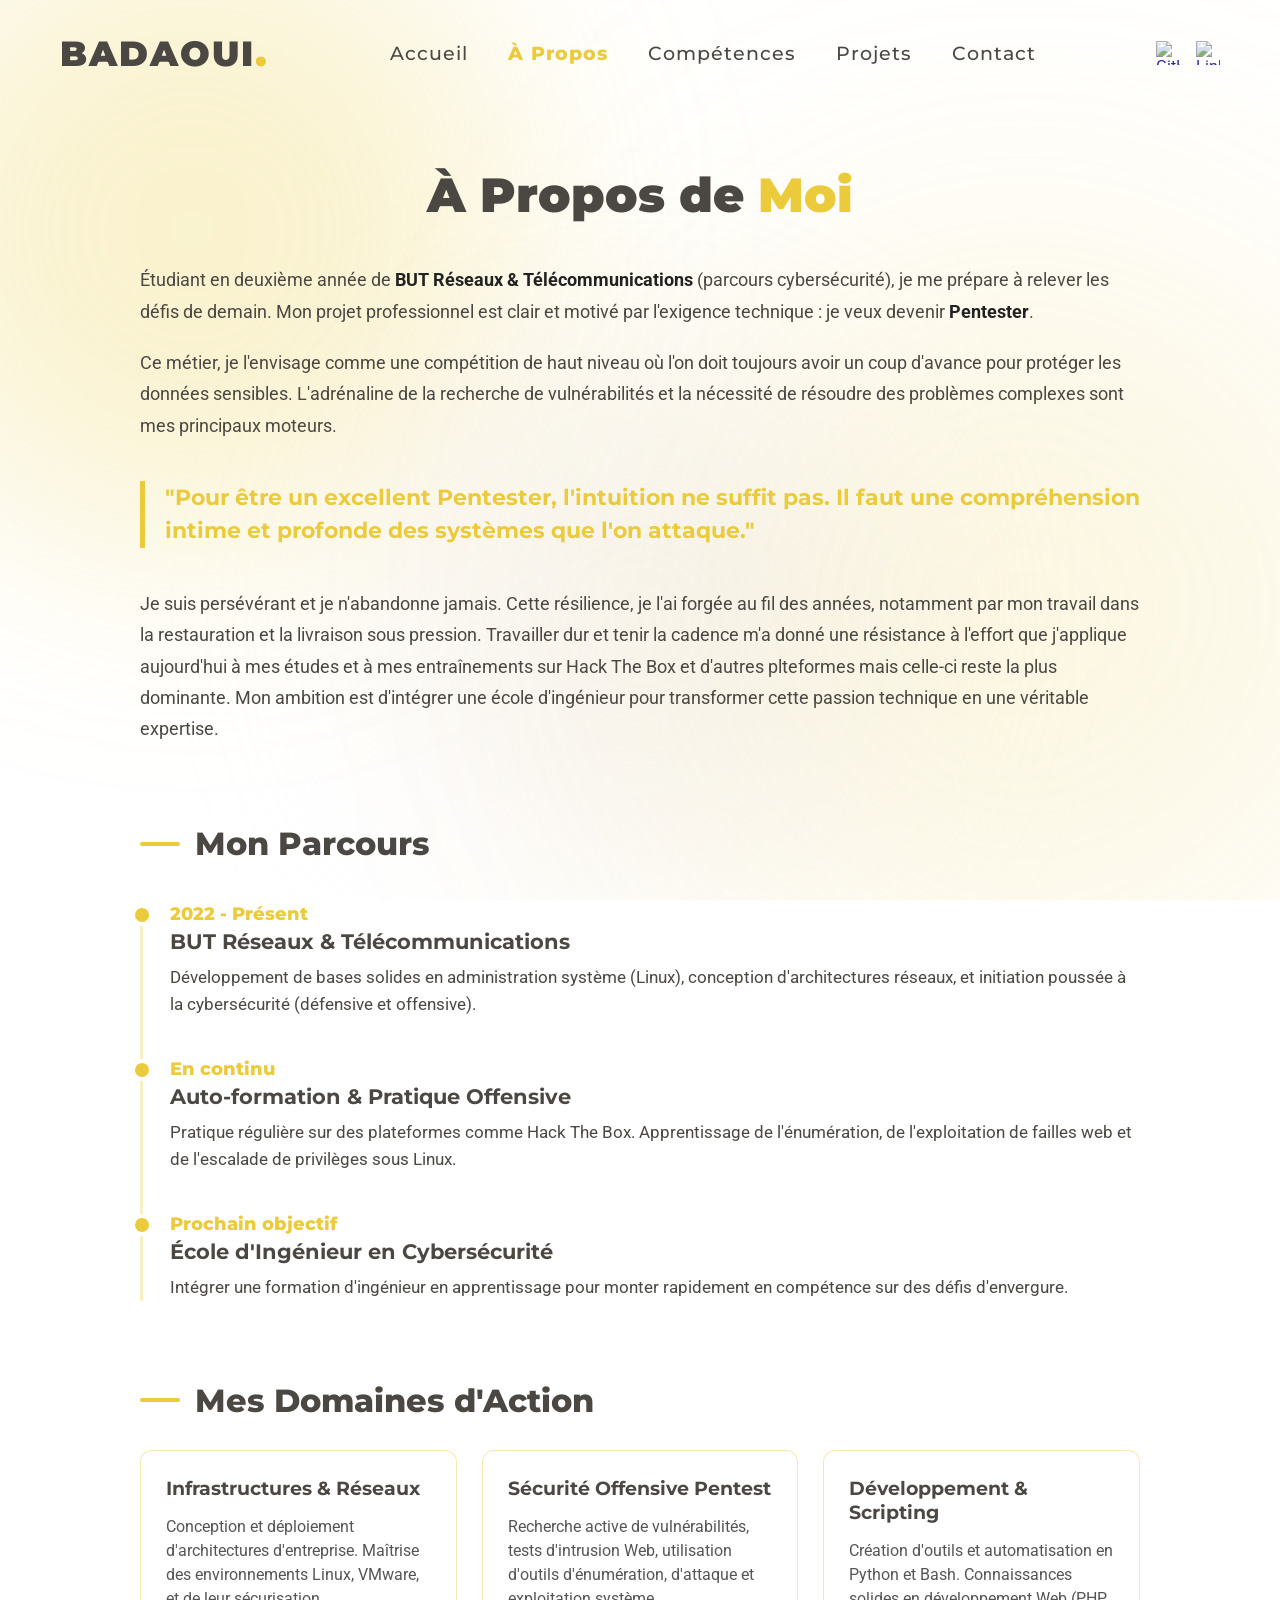
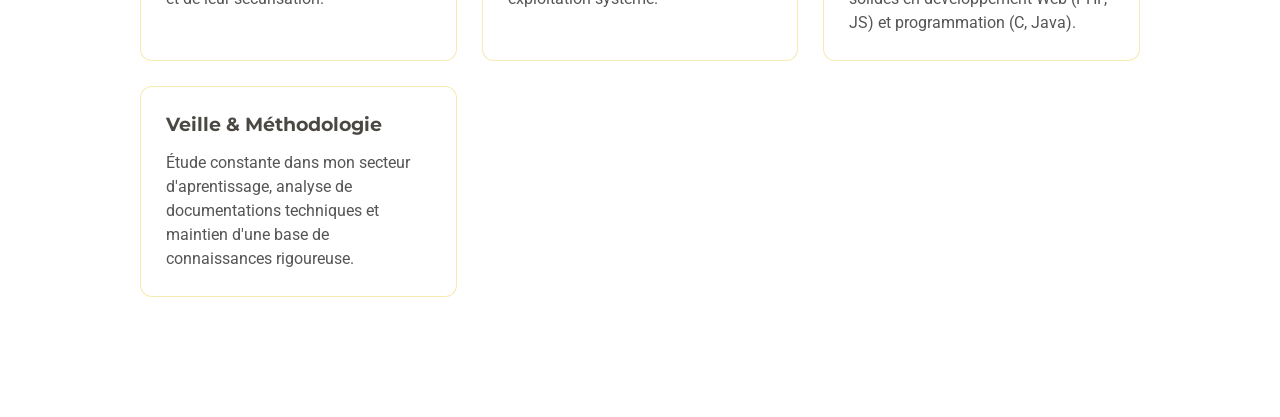
==== apropos.html @ b1a892b4 "Add files via upload" ====
<!DOCTYPE html>
<html lang="fr">
<head>
    <meta charset="UTF-8" />
    <meta name="viewport" content="width=device-width, initial-scale=1.0" />
    <title>Badaoui – À Propos</title>

    <link rel="preconnect" href="https://fonts.googleapis.com">
    <link rel="preconnect" href="https://fonts.gstatic.com" crossorigin>
    <link href="https://fonts.googleapis.com/css2?family=Montserrat:wght@500;700;900&family=Roboto:wght@400;500;700&display=swap" rel="stylesheet">

    <style>
        /* ===============================
           BASE + THEME COULEURS
        =============================== */
        html, body {
            margin: 0;
            padding: 0;
            background-color: #ffffff; /* Base blanche */
            font-family: "Roboto", sans-serif;
            color: #4B4843;
            overflow-x: hidden;
            min-height: 100vh;
        }

        /* ===============================
           FOND FLUIDE JAUNE ET BLANC (Identique Accueil)
        =============================== */
        .shapes {
            position: fixed;
            z-index: 0;
            width: 100vw; height: 100vh;
            top: 0; left: 0;
            pointer-events: none;
            overflow: hidden;
            background: #ffffff;
        }
        .blob1 {
            position: absolute;
            left: -10vw; top: -10vh;
            width: 50vw; height: 50vw;
            background: rgba(235, 203, 60, 0.25);
            border-radius: 50%;
            filter: blur(120px);
        }
        .blob2 {
            position: absolute;
            right: -10vw; bottom: -10vh;
            width: 60vw; height: 60vw;
            background: rgba(235, 203, 60, 0.15);
            border-radius: 50%;
            filter: blur(140px);
        }
        .blob3 {
            position: absolute;
            left: 30vw; top: 40vh;
            width: 40vw; height: 40vw;
            background: rgba(237, 230, 219, 0.35);
            border-radius: 50%;
            filter: blur(100px);
        }

        /* ===============================
           HEADER (Identique Accueil)
        =============================== */
        header {
            width: 100%;
            box-sizing: border-box;
            padding: 32px 60px 0 60px;
            display: flex;
            align-items: center;
            gap: 20px;
            position: relative;
            z-index: 50;
            background: transparent;
        }
        .logo {
            font-family: 'Montserrat', sans-serif;
            font-weight: 900;
            font-size: 2.2rem;
            letter-spacing: 2px;
            color: #4B4843;
            line-height: 1.1;
        }
        .logo span { color: #EBCB3C; font-size: 2.4rem; font-family: inherit; }

        nav.main-nav {
            display: flex;
            gap: 2.5rem;
            flex: 1;
            justify-content: center;
            align-items: center;
        }
        nav.main-nav a {
            text-decoration: none;
            font-family: 'Montserrat', sans-serif;
            font-size: 1.18rem;
            font-weight: 500;
            letter-spacing: 1px;
            color: #4B4843;
            transition: color 0.2s;
        }
        nav.main-nav a:hover, nav.main-nav a:focus { color: #EBCB3C; outline: none; }
        nav.main-nav a.active-nav { color: #EBCB3C; font-weight: 800; }

        .socials {
            display: flex;
            gap: 1rem;
            align-items: center;
        }
        .socials img {
            width: 24px;
            height: 24px;
            display: block;
            filter: grayscale(40%);
            opacity: 0.85;
            transition: transform .2s, filter .2s, opacity .2s;
        }
        .socials a:hover img, .socials a:focus img {
            opacity: 1;
            filter: none;
            transform: scale(1.12);
        }

        /* ===============================
           MAIN WRAPPER & TYPOGRAPHIE
        =============================== */
        main {
            position: relative;
            z-index: 10;
            max-width: 1000px; /* Plus étroit pour une lecture confortable */
            margin: auto;
            padding: 60px 25px 120px;
        }

        .page-title {
            font-family: 'Montserrat', sans-serif;
            font-size: 3rem;
            font-weight: 900;
            margin-bottom: 40px;
            color: #4B4843;
            text-align: center;
        }
        .page-title span {
            color: #EBCB3C;
        }

        .section-title {
            font-family: 'Montserrat', sans-serif;
            font-size: 2rem;
            font-weight: 800;
            margin-top: 80px;
            margin-bottom: 25px;
            color: #4B4843;
            display: flex;
            align-items: center;
            gap: 15px;
        }
        .section-title::before {
            content: "";
            display: inline-block;
            width: 40px;
            height: 4px;
            background: #EBCB3C;
            border-radius: 2px;
        }

        /* ===============================
           TEXTE DE PRÉSENTATION (ÉDITORIAL)
        =============================== */
        .editorial-text {
            font-size: 1.15rem;
            line-height: 1.7;
            color: #4B4843;
            margin-bottom: 20px;
            background: transparent;
        }
        .editorial-text strong {
            font-weight: 700;
            color: #222;
        }
        .highlight-quote {
            font-family: 'Montserrat', sans-serif;
            font-size: 1.4rem;
            font-weight: 700;
            color: #EBCB3C;
            border-left: 5px solid #EBCB3C;
            padding-left: 20px;
            margin: 40px 0;
            line-height: 1.5;
        }

        /* ===============================
           PARCOURS (Timeline revisitée)
        =============================== */
        .timeline {
            position: relative;
            padding-left: 30px;
            margin-top: 40px;
        }
        .timeline::before {
            content: '';
            position: absolute;
            left: 0;
            top: 5px;
            bottom: 0;
            width: 3px;
            background: rgba(235, 203, 60, 0.3);
            border-radius: 3px;
        }
        .timeline-item {
            position: relative;
            margin-bottom: 40px;
        }
        .timeline-item::before {
            content: '';
            position: absolute;
            left: -35.5px; /* Centré sur la ligne */
            top: 5px;
            width: 14px;
            height: 14px;
            background: #EBCB3C;
            border-radius: 50%;
            box-shadow: 0 0 0 4px #ffffff;
        }
        .timeline-date {
            font-family: 'Montserrat', sans-serif;
            font-weight: 800;
            color: #EBCB3C;
            font-size: 1.1rem;
            margin-bottom: 5px;
        }
        .timeline-content h3 {
            margin: 0 0 10px 0;
            font-family: 'Montserrat', sans-serif;
            font-size: 1.3rem;
            color: #4B4843;
        }
        .timeline-content p {
            margin: 0;
            font-size: 1.05rem;
            line-height: 1.6;
        }

        /* ===============================
           COMPÉTENCES / DOMAINES (Grille simple)
        =============================== */
        .skills-grid {
            display: grid;
            grid-template-columns: repeat(auto-fit, minmax(280px, 1fr));
            gap: 25px;
            margin-top: 30px;
        }
        .skill-box {
            background: rgba(255, 255, 255, 0.6);
            border: 1px solid rgba(235, 203, 60, 0.4);
            border-radius: 12px;
            padding: 25px;
            transition: transform 0.2s, box-shadow 0.2s;
        }
        .skill-box:hover {
            transform: translateY(-5px);
            box-shadow: 0 10px 25px rgba(235, 203, 60, 0.15);
            background: #ffffff;
        }
        .skill-box h3 {
            margin: 0 0 15px 0;
            font-family: 'Montserrat', sans-serif;
            font-size: 1.2rem;
            color: #4B4843;
        }
        .skill-box p {
            margin: 0;
            font-size: 1rem;
            line-height: 1.5;
            color: #555;
        }

        /* RESPONSIVE */
        @media (max-width: 900px) {
            header { padding: 24px 20px 0; flex-direction: column; gap: 15px; }
            nav.main-nav { flex-wrap: wrap; }
            .page-title { font-size: 2.4rem; margin-bottom: 20px;}
        }
    </style>
</head>

<body>

    <div class="shapes" aria-hidden="true">
        <div class="blob1"></div>
        <div class="blob2"></div>
        <div class="blob3"></div>
    </div>

    <header>
        <div class="logo">BADAOUI<span>.</span></div>
        <nav class="main-nav" aria-label="Menu principal">
            <a href="index1.html">Accueil</a>
            <a href="apropos.html" class="active-nav">À Propos</a>
            <a href="competences.html">Compétences</a>
            <a href="projets.html">Projets</a>
            <a href="contact.html">Contact</a>
        </nav>
        <div class="socials" aria-hidden="true">
            <a href="https://github.com/" target="_blank" aria-label="GitHub"><img src="https://cdn.jsdelivr.net/gh/simple-icons/simple-icons/icons/github.svg" alt="GitHub"></a>
            <a href="https://linkedin.com/" target="_blank" aria-label="LinkedIn"><img src="https://cdn.jsdelivr.net/gh/simple-icons/simple-icons/icons/linkedin.svg" alt="LinkedIn"></a>
        </div>
    </header>

    <main>
        <h1 class="page-title">À Propos de <span>Moi</span></h1>

        <p class="editorial-text">
            Étudiant en deuxième année de <strong>BUT Réseaux & Télécommunications</strong> (parcours cybersécurité), je me prépare à relever les défis de demain. Mon projet professionnel est clair et motivé par l'exigence technique : je veux devenir <strong>Pentester</strong>.
        </p>
        <p class="editorial-text">
            Ce métier, je l'envisage comme une compétition de haut niveau où l'on doit toujours avoir un coup d'avance pour protéger les données sensibles. L'adrénaline de la recherche de vulnérabilités et la nécessité de résoudre des problèmes complexes sont mes principaux moteurs.
        </p>

        <div class="highlight-quote">
            "Pour être un excellent Pentester, l'intuition ne suffit pas. Il faut une compréhension intime et profonde des systèmes que l'on attaque."
        </div>

        <p class="editorial-text">
            Je suis persévérant et je n'abandonne jamais. Cette résilience, je l'ai forgée au fil des années, notamment par mon travail dans la restauration et la livraison sous pression. Travailler dur et tenir la cadence m'a donné une résistance à l'effort que j'applique aujourd'hui à mes études et à mes entraînements sur Hack The Box et d'autres plteformes mais celle-ci reste la plus dominante. Mon ambition est d'intégrer une école d'ingénieur pour transformer cette passion technique en une véritable expertise.
        </p>

        <h2 class="section-title">Mon Parcours</h2>
        <div class="timeline">
            <div class="timeline-item">
                <div class="timeline-date">2022 - Présent</div>
                <div class="timeline-content">
                    <h3>BUT Réseaux & Télécommunications</h3>
                    <p>Développement de bases solides en administration système (Linux), conception d'architectures réseaux, et initiation poussée à la cybersécurité (défensive et offensive).</p>
                </div>
            </div>
            <div class="timeline-item">
                <div class="timeline-date">En continu</div>
                <div class="timeline-content">
                    <h3>Auto-formation & Pratique Offensive</h3>
                    <p>Pratique régulière sur des plateformes comme Hack The Box. Apprentissage de l'énumération, de l'exploitation de failles web et de l'escalade de privilèges sous Linux.</p>
                </div>
            </div>
            <div class="timeline-item">
                <div class="timeline-date">Prochain objectif</div>
                <div class="timeline-content">
                    <h3>École d'Ingénieur en Cybersécurité</h3>
                    <p>Intégrer une formation d'ingénieur en apprentissage pour monter rapidement en compétence sur des défis d'envergure.</p>
                </div>
            </div>
        </div>

        <h2 class="section-title">Mes Domaines d'Action</h2>
        <div class="skills-grid">
            <div class="skill-box">
                <h3>Infrastructures & Réseaux</h3>
                <p>Conception et déploiement d'architectures d'entreprise. Maîtrise des environnements Linux, VMware, et de leur sécurisation.</p>
            </div>
            <div class="skill-box">
                <h3>Sécurité Offensive Pentest</h3>
                <p>Recherche active de vulnérabilités, tests d'intrusion Web, utilisation d'outils d'énumération, d'attaque et exploitation système.</p>
            </div>
            <div class="skill-box">
                <h3>Développement & Scripting</h3>
                <p>Création d'outils et automatisation en Python et Bash. Connaissances solides en développement Web (PHP, JS) et programmation (C, Java).</p>
            </div>
            <div class="skill-box">
                <h3>Veille & Méthodologie</h3>
                <p>Étude constante dans mon secteur d'aprentissage, analyse de documentations techniques et maintien d'une base de connaissances rigoureuse.</p>
            </div>
        </div>

    </main>

</body>
</html>
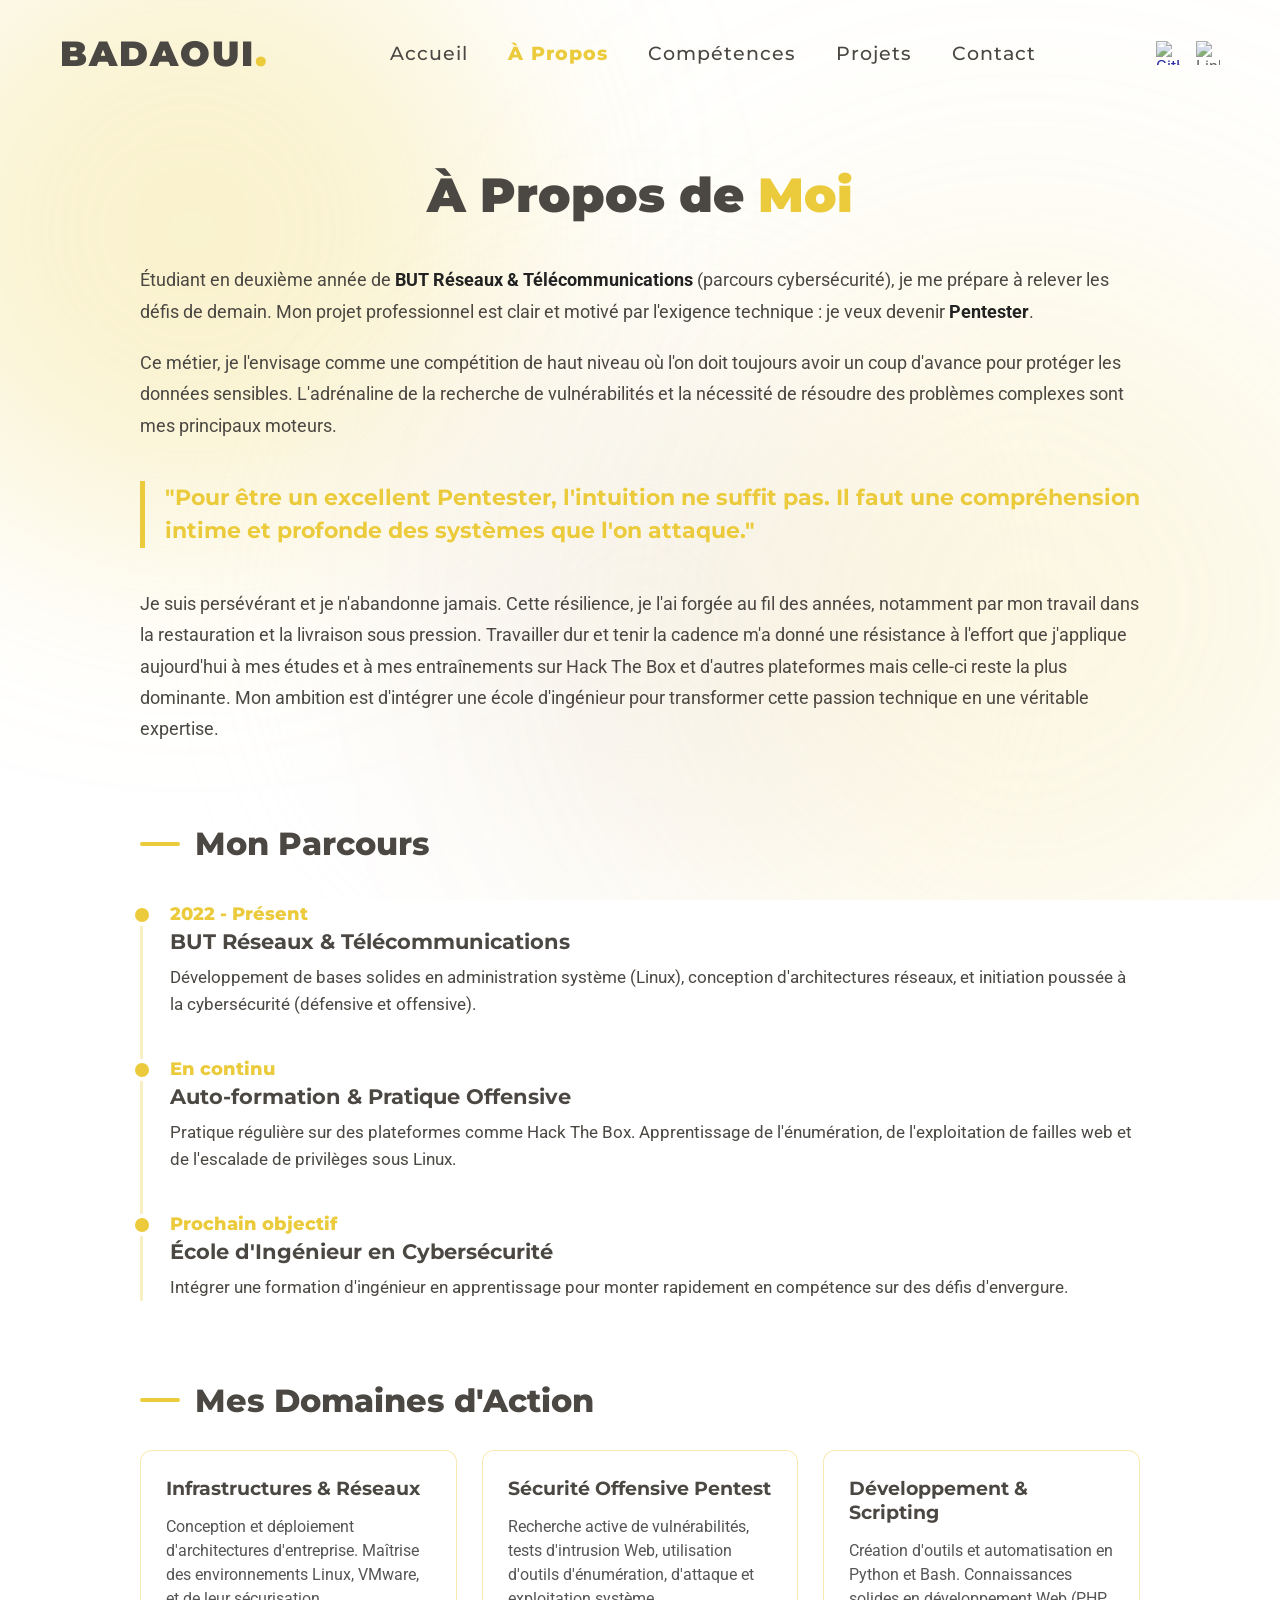
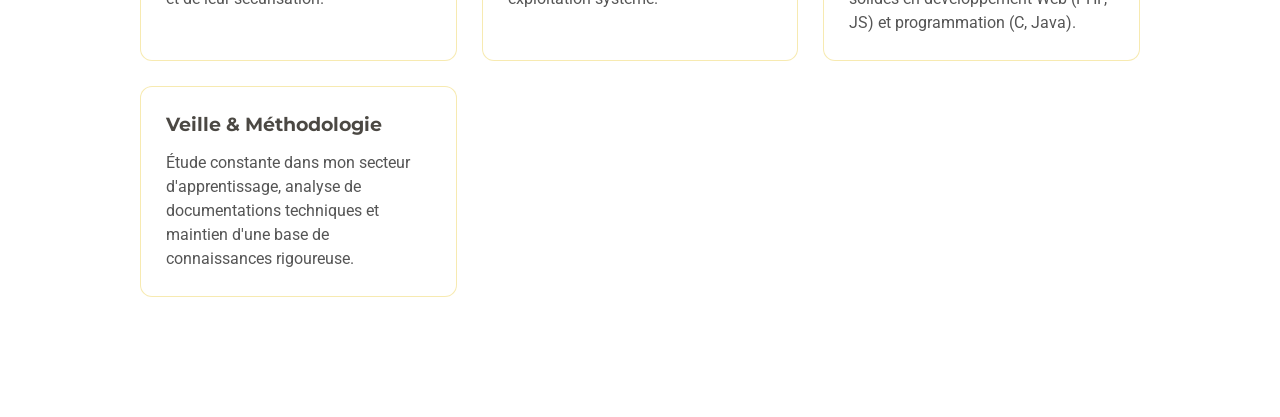
==== commit 1c760825: "fix: corriger navigation et liens non fonctionnels" ====
--- a/apropos.html
+++ b/apropos.html
@@ -296,15 +296,15 @@
     <header>
         <div class="logo">BADAOUI<span>.</span></div>
         <nav class="main-nav" aria-label="Menu principal">
-            <a href="index1.html">Accueil</a>
+            <a href="index.html">Accueil</a>
             <a href="apropos.html" class="active-nav">À Propos</a>
             <a href="competences.html">Compétences</a>
             <a href="projets.html">Projets</a>
             <a href="contact.html">Contact</a>
         </nav>
         <div class="socials" aria-hidden="true">
-            <a href="https://github.com/" target="_blank" aria-label="GitHub"><img src="https://cdn.jsdelivr.net/gh/simple-icons/simple-icons/icons/github.svg" alt="GitHub"></a>
-            <a href="https://linkedin.com/" target="_blank" aria-label="LinkedIn"><img src="https://cdn.jsdelivr.net/gh/simple-icons/simple-icons/icons/linkedin.svg" alt="LinkedIn"></a>
+            <a href="https://github.com/WaridoSann" target="_blank" aria-label="GitHub"><img src="https://cdn.jsdelivr.net/gh/simple-icons/simple-icons/icons/github.svg" alt="GitHub"></a>
+            <span title="Lien LinkedIn à renseigner"><img src="https://cdn.jsdelivr.net/gh/simple-icons/simple-icons/icons/linkedin.svg" alt="LinkedIn"></span>
         </div>
     </header>
 
@@ -323,7 +323,7 @@
         </div>
 
         <p class="editorial-text">
-            Je suis persévérant et je n'abandonne jamais. Cette résilience, je l'ai forgée au fil des années, notamment par mon travail dans la restauration et la livraison sous pression. Travailler dur et tenir la cadence m'a donné une résistance à l'effort que j'applique aujourd'hui à mes études et à mes entraînements sur Hack The Box et d'autres plteformes mais celle-ci reste la plus dominante. Mon ambition est d'intégrer une école d'ingénieur pour transformer cette passion technique en une véritable expertise.
+            Je suis persévérant et je n'abandonne jamais. Cette résilience, je l'ai forgée au fil des années, notamment par mon travail dans la restauration et la livraison sous pression. Travailler dur et tenir la cadence m'a donné une résistance à l'effort que j'applique aujourd'hui à mes études et à mes entraînements sur Hack The Box et d'autres plateformes mais celle-ci reste la plus dominante. Mon ambition est d'intégrer une école d'ingénieur pour transformer cette passion technique en une véritable expertise.
         </p>
 
         <h2 class="section-title">Mon Parcours</h2>
@@ -367,7 +367,7 @@
             </div>
             <div class="skill-box">
                 <h3>Veille & Méthodologie</h3>
-                <p>Étude constante dans mon secteur d'aprentissage, analyse de documentations techniques et maintien d'une base de connaissances rigoureuse.</p>
+                <p>Étude constante dans mon secteur d'apprentissage, analyse de documentations techniques et maintien d'une base de connaissances rigoureuse.</p>
             </div>
         </div>
 
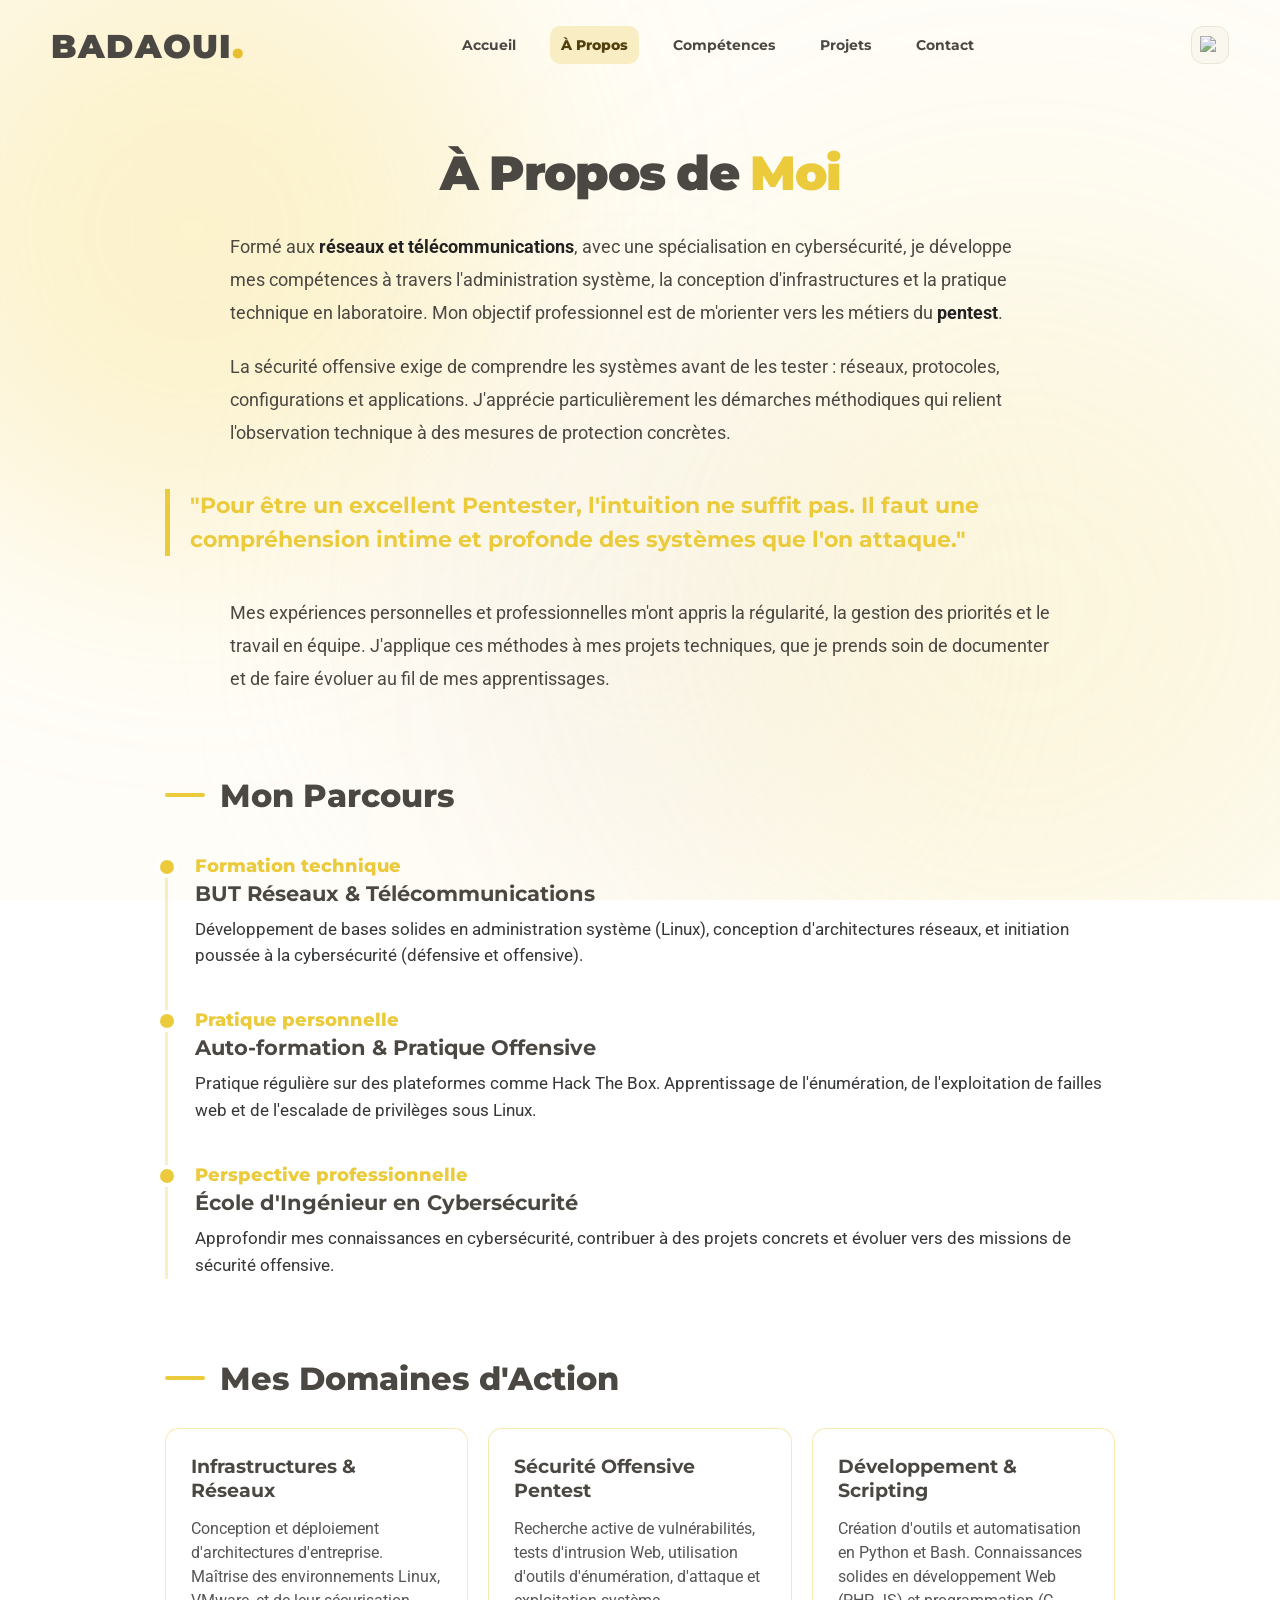
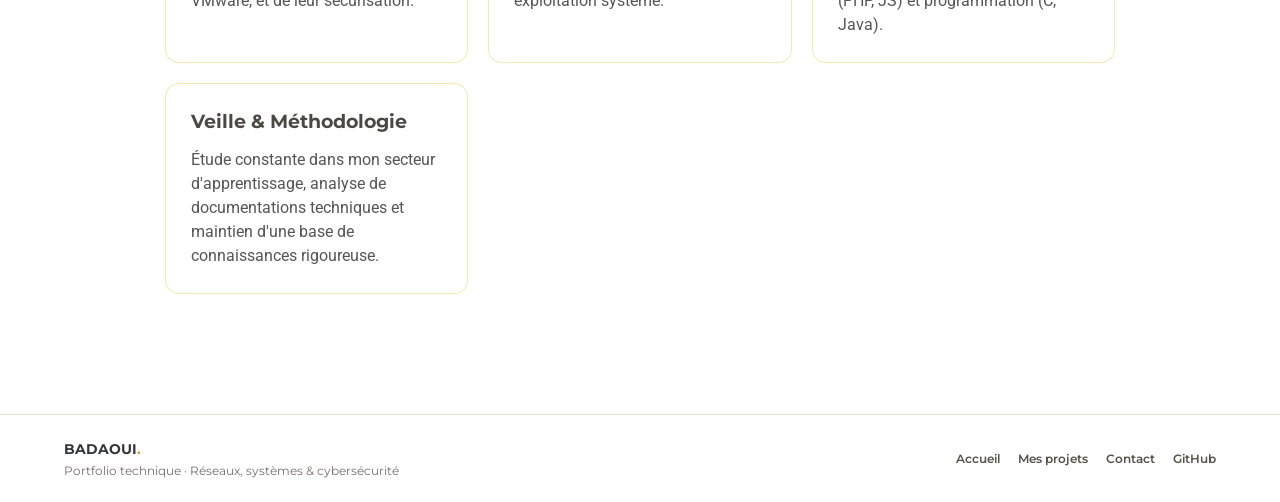
==== commit c01b54af: "feat: audit contenu, cohérence visuelle et accessibilité — apropos.html" ====
--- a/apropos.html
+++ b/apropos.html
@@ -283,6 +283,9 @@
             .page-title { font-size: 2.4rem; margin-bottom: 20px;}
         }
     </style>
+    <meta name="description" content="Découvrez mon parcours en réseaux, télécommunications et cybersécurité, mes méthodes de travail et mes domaines d'intérêt.">
+    <meta name="theme-color" content="#fffdf8">
+    <link rel="stylesheet" href="polish.css">
 </head>
 
 <body>
@@ -297,25 +300,25 @@
         <div class="logo">BADAOUI<span>.</span></div>
         <nav class="main-nav" aria-label="Menu principal">
             <a href="index.html">Accueil</a>
-            <a href="apropos.html" class="active-nav">À Propos</a>
+            <a href="apropos.html" class="active-nav" aria-current="page">À Propos</a>
             <a href="competences.html">Compétences</a>
             <a href="projets.html">Projets</a>
             <a href="contact.html">Contact</a>
         </nav>
-        <div class="socials" aria-hidden="true">
-            <a href="https://github.com/WaridoSann" target="_blank" aria-label="GitHub"><img src="https://cdn.jsdelivr.net/gh/simple-icons/simple-icons/icons/github.svg" alt="GitHub"></a>
-            <span title="Lien LinkedIn à renseigner"><img src="https://cdn.jsdelivr.net/gh/simple-icons/simple-icons/icons/linkedin.svg" alt="LinkedIn"></span>
+        <div class="socials" aria-label="Réseaux sociaux">
+            <a href="https://github.com/WaridoSann" target="_blank" aria-label="GitHub" rel="noopener noreferrer"><img src="https://cdn.jsdelivr.net/gh/simple-icons/simple-icons/icons/github.svg" alt="GitHub"></a>
+            
         </div>
     </header>
 
-    <main>
+    <main id="apropos">
         <h1 class="page-title">À Propos de <span>Moi</span></h1>
 
         <p class="editorial-text">
-            Étudiant en deuxième année de <strong>BUT Réseaux & Télécommunications</strong> (parcours cybersécurité), je me prépare à relever les défis de demain. Mon projet professionnel est clair et motivé par l'exigence technique : je veux devenir <strong>Pentester</strong>.
+            Formé aux <strong>réseaux et télécommunications</strong>, avec une spécialisation en cybersécurité, je développe mes compétences à travers l'administration système, la conception d'infrastructures et la pratique technique en laboratoire. Mon objectif professionnel est de m'orienter vers les métiers du <strong>pentest</strong>.
         </p>
         <p class="editorial-text">
-            Ce métier, je l'envisage comme une compétition de haut niveau où l'on doit toujours avoir un coup d'avance pour protéger les données sensibles. L'adrénaline de la recherche de vulnérabilités et la nécessité de résoudre des problèmes complexes sont mes principaux moteurs.
+            La sécurité offensive exige de comprendre les systèmes avant de les tester : réseaux, protocoles, configurations et applications. J'apprécie particulièrement les démarches méthodiques qui relient l'observation technique à des mesures de protection concrètes.
         </p>
 
         <div class="highlight-quote">
@@ -323,30 +326,30 @@
         </div>
 
         <p class="editorial-text">
-            Je suis persévérant et je n'abandonne jamais. Cette résilience, je l'ai forgée au fil des années, notamment par mon travail dans la restauration et la livraison sous pression. Travailler dur et tenir la cadence m'a donné une résistance à l'effort que j'applique aujourd'hui à mes études et à mes entraînements sur Hack The Box et d'autres plateformes mais celle-ci reste la plus dominante. Mon ambition est d'intégrer une école d'ingénieur pour transformer cette passion technique en une véritable expertise.
+            Mes expériences personnelles et professionnelles m'ont appris la régularité, la gestion des priorités et le travail en équipe. J'applique ces méthodes à mes projets techniques, que je prends soin de documenter et de faire évoluer au fil de mes apprentissages.
         </p>
 
         <h2 class="section-title">Mon Parcours</h2>
         <div class="timeline">
             <div class="timeline-item">
-                <div class="timeline-date">2022 - Présent</div>
+                <div class="timeline-date">Formation technique</div>
                 <div class="timeline-content">
                     <h3>BUT Réseaux & Télécommunications</h3>
                     <p>Développement de bases solides en administration système (Linux), conception d'architectures réseaux, et initiation poussée à la cybersécurité (défensive et offensive).</p>
                 </div>
             </div>
             <div class="timeline-item">
-                <div class="timeline-date">En continu</div>
+                <div class="timeline-date">Pratique personnelle</div>
                 <div class="timeline-content">
                     <h3>Auto-formation & Pratique Offensive</h3>
                     <p>Pratique régulière sur des plateformes comme Hack The Box. Apprentissage de l'énumération, de l'exploitation de failles web et de l'escalade de privilèges sous Linux.</p>
                 </div>
             </div>
             <div class="timeline-item">
-                <div class="timeline-date">Prochain objectif</div>
+                <div class="timeline-date">Perspective professionnelle</div>
                 <div class="timeline-content">
                     <h3>École d'Ingénieur en Cybersécurité</h3>
-                    <p>Intégrer une formation d'ingénieur en apprentissage pour monter rapidement en compétence sur des défis d'envergure.</p>
+                    <p>Approfondir mes connaissances en cybersécurité, contribuer à des projets concrets et évoluer vers des missions de sécurité offensive.</p>
                 </div>
             </div>
         </div>
@@ -373,5 +376,7 @@
 
     </main>
 
+
+<footer class="portfolio-footer"><div class="portfolio-footer-inner"><div><strong>BADAOUI<span style="color:#c4a02e">.</span></strong><p>Portfolio technique · Réseaux, systèmes & cybersécurité</p></div><nav aria-label="Liens de pied de page"><a href="index.html">Accueil</a><a href="projets.html">Mes projets</a><a href="contact.html">Contact</a><a href="https://github.com/WaridoSann" target="_blank" rel="noopener noreferrer">GitHub</a></nav></div></footer>
 </body>
 </html>
--- a/polish.css
+++ b/polish.css
@@ -0,0 +1,89 @@
+/* Portfolio — harmonisation non destructive, 05/11/2026.
+   Les styles d'origine restent dans les pages pour faciliter le retour arrière. */
+:root{--portfolio-ink:#353638;--portfolio-muted:#65666b;--portfolio-yellow:#e8bf31;--portfolio-line:#e7e2d5;--portfolio-surface:#fff;--portfolio-shadow:0 16px 48px rgba(39,38,29,.075)}
+*,*::before,*::after{box-sizing:border-box}
+html{scroll-behavior:smooth}
+body{color:var(--portfolio-ink);-webkit-font-smoothing:antialiased}
+body:focus-within{scroll-behavior:auto}
+header{max-width:1440px;margin:0 auto;padding:24px clamp(18px,4vw,54px) 8px!important;gap:24px;align-items:center}
+header .logo{font-size:clamp(1.55rem,2.6vw,2.05rem);letter-spacing:.035em;white-space:nowrap}
+header .logo span{color:var(--portfolio-yellow)}
+header nav,header nav.main-nav{display:flex;justify-content:center;align-items:center;gap:clamp(10px,1.8vw,27px);flex:1;flex-wrap:wrap}
+header nav a,header nav.main-nav a{font-size:.88rem!important;letter-spacing:0!important;font-weight:700;padding:10px 11px;border-radius:10px;white-space:nowrap;transition:background-color .2s,color .2s}
+header nav a:hover,header nav a:focus-visible,header nav.main-nav a:hover,header nav.main-nav a:focus-visible{background:rgba(232,191,49,.12);color:#373633;outline:2px solid transparent}
+header nav a.active-nav,header nav.main-nav a.active-nav{background:#f9edc3;color:#51400e;font-weight:800}
+header .socials{flex:0 0 auto;gap:10px}
+header .socials a{display:grid;place-items:center;width:38px;height:38px;background:#faf7ee;border:1px solid #ebe5d6;border-radius:12px;transition:transform .2s,border-color .2s}
+header .socials a:hover{transform:translateY(-2px);border-color:var(--portfolio-yellow)}
+header .socials img{width:19px!important;height:19px!important}
+header .socials span[title]{display:none}
+:where(a,button,[role="button"],input,textarea):focus-visible{outline:3px solid #ab8100!important;outline-offset:3px}
+a,button{-webkit-tap-highlight-color:transparent}
+.shapes{background:#fffdf8!important}
+.blob1{background:rgba(243,205,63,.23)!important}
+.blob2{background:rgba(235,203,60,.14)!important}
+.blob3{background:rgba(236,230,214,.23)!important}
+main{isolation:isolate}
+.portfolio-eyebrow{display:inline-flex;align-items:center;gap:9px;color:#786221;border:1px solid #f0df9f;background:#fff8df;border-radius:999px;padding:8px 14px;font-family:Montserrat,sans-serif;font-size:.79rem;font-weight:700;letter-spacing:.02em}
+.portfolio-eyebrow::before{content:"";width:7px;height:7px;border-radius:50%;background:#d6ad27}
+.portfolio-subtitle{color:var(--portfolio-muted);max-width:700px;margin:14px auto 0;line-height:1.75;font-size:1rem}
+.portfolio-section-kicker{font:800 .76rem Montserrat,sans-serif;text-transform:uppercase;letter-spacing:.12em;color:#9b7e21}
+.portfolio-home-highlights{max-width:1160px;margin:0 auto 80px;padding:0 clamp(18px,3vw,40px);position:relative;z-index:2}
+.portfolio-home-highlights h2{font:900 clamp(1.45rem,2.4vw,2rem) Montserrat,sans-serif;margin:12px 0 26px;letter-spacing:-.035em}
+.portfolio-highlight-grid{display:grid;grid-template-columns:repeat(3,minmax(0,1fr));gap:18px}
+.portfolio-highlight-card{border-radius:18px;background:rgba(255,255,255,.94);border:1px solid var(--portfolio-line);box-shadow:var(--portfolio-shadow);padding:26px;transition:transform .2s,box-shadow .2s}
+.portfolio-highlight-card:hover{transform:translateY(-3px);box-shadow:0 20px 42px rgba(39,38,29,.11)}
+.portfolio-highlight-card .portfolio-card-number{display:inline-flex;padding:6px 10px;background:#fff3cc;border-radius:8px;color:#876b0c;font:800 .77rem Montserrat,sans-serif}
+.portfolio-highlight-card h3{font:800 1.12rem Montserrat,sans-serif;line-height:1.35;margin:18px 0 12px;color:var(--portfolio-ink)}
+.portfolio-highlight-card p{font-size:.95rem;line-height:1.65;color:var(--portfolio-muted);margin:0 0 20px}
+.portfolio-highlight-card a{font:700 .86rem Montserrat,sans-serif;color:#6b5310;text-underline-offset:4px}
+.portfolio-footer{position:relative;z-index:5;background:rgba(255,255,255,.82);border-top:1px solid var(--portfolio-line);padding:24px clamp(18px,5vw,64px);font-family:Montserrat,sans-serif}
+.portfolio-footer-inner{max-width:1160px;margin:auto;display:flex;flex-wrap:wrap;align-items:center;justify-content:space-between;gap:14px}
+.portfolio-footer strong{font-size:.86rem}
+.portfolio-footer p{margin:5px 0 0;color:#74706a;font-size:.78rem}
+.portfolio-footer nav{display:flex;flex-wrap:wrap;gap:18px}
+.portfolio-footer a{color:#565149;font-weight:600;font-size:.78rem;text-decoration:none}
+.portfolio-footer a:hover{text-decoration:underline;text-underline-offset:4px}
+main .hero{gap:clamp(25px,5vw,65px);max-width:1210px;padding:55px clamp(22px,4vw,50px) 65px;min-height:min(680px,calc(100dvh - 105px))}
+main .intro{margin-left:0}
+main .salut{margin-top:0;font-size:clamp(1.05rem,2vw,1.35rem);letter-spacing:.01em}
+main .hero h1{font-size:clamp(2.6rem,4.8vw,4.25rem);line-height:1.16;letter-spacing:-.04em}
+main .hero .prenom{font-size:inherit;letter-spacing:-.035em;color:#c9a022}
+main .hero .desc{font-size:1.03rem;line-height:1.82;max-width:625px;margin:24px 0 22px}
+main .hero .cta{margin-top:8px;gap:12px}
+main .hero .btn{padding:13px 18px;border-radius:11px;font-size:.84rem;box-shadow:0 5px 13px rgba(25,24,18,.08)}
+main .hero .photo-hero{flex-basis:min(32vw,370px)}
+main .hero .photo-hero img{width:min(32vw,350px);height:min(36vw,385px);max-width:100%;border-width:4px;box-shadow:0 18px 50px rgba(45,38,13,.13)}
+.projets-header,.skills-hero,.contact-hero{padding:16px 20px!important;max-width:900px;margin:48px auto 10px!important}
+.projets-header h1,.skills-hero h1,.contact-hero h1{font-size:clamp(2rem,4vw,3rem)!important;letter-spacing:-.045em;line-height:1.16}
+.projets-header p,.skills-hero p,.contact-hero p{line-height:1.7;max-width:690px;margin:18px auto;color:#69655c}
+.filters,.skills-filters{margin:27px auto 36px!important;gap:9px}
+.filter-btn,.skill-filter-btn{font-size:.76rem!important;padding:11px 17px!important;border-radius:999px!important;min-height:42px}
+.projects-grid{max-width:1250px!important;gap:22px!important;margin:0 auto 66px!important;padding:0 24px 30px!important;grid-template-columns:repeat(auto-fit,minmax(min(100%,280px),1fr))!important}
+.project-card,.skill-card{border:1px solid var(--portfolio-line)!important;border-radius:18px!important;box-shadow:var(--portfolio-shadow)!important;background:rgba(255,255,255,.93)!important}
+.project-card:hover,.skill-card:hover{box-shadow:0 20px 42px rgba(45,38,13,.12)!important}
+.project-card .project-content{padding:22px}
+.project-card .project-image{height:175px}
+.project-card h2{font-size:1.06rem!important;line-height:1.4;letter-spacing:-.02em}
+.project-card .project-mini{font-size:.92rem;line-height:1.65}
+.project-tags-preview span,.skill-tags .tag{font-size:.7rem!important}
+.skills-section{max-width:1180px;margin-left:auto;margin-right:auto}
+.skills-grid{grid-template-columns:repeat(auto-fit,minmax(min(100%,270px),1fr))!important;gap:20px!important}
+.skill-card{padding:24px!important}
+.skill-title{font-size:1.05rem!important}
+.skill-short{line-height:1.65}
+.page-title{margin-top:10px!important;margin-bottom:28px!important;letter-spacing:-.035em}
+.editorial-text{max-width:820px;margin-left:auto;margin-right:auto;line-height:1.8!important}
+.timeline-item,.skill-box{border-radius:14px}
+.contact-main{gap:22px!important}
+.contact-card,.social-card{border:1px solid var(--portfolio-line)!important;box-shadow:var(--portfolio-shadow)!important}
+.contact-card h2{letter-spacing:-.025em}
+.form-note{line-height:1.5}
+.portfolio-note{font-size:.87rem;color:#746a55;line-height:1.6}
+.modal-overlay .modal-box{max-width:min(880px,94vw);border:1px solid #e5d7ab!important;border-radius:20px!important;box-shadow:0 26px 75px rgba(0,0,0,.22)}
+.modal-scroll{line-height:1.8}
+.modal-scroll a{overflow-wrap:anywhere}
+@media(max-width:1100px){header{flex-wrap:wrap;justify-content:center}header nav,header nav.main-nav{order:3;flex-basis:100%;gap:8px}main .hero{flex-direction:row;align-items:center}main .hero .photo-hero{flex:0 1 34%}}
+@media(max-width:760px){header{gap:8px;padding:16px 12px 10px!important}header .logo{font-size:1.45rem}header .socials a{width:34px;height:34px}header nav,header nav.main-nav{gap:3px;padding-top:8px}header nav a,header nav.main-nav a{font-size:.72rem!important;padding:9px 7px}main .hero{flex-direction:column-reverse!important;align-items:center!important;min-height:0!important;gap:20px;padding:18px 22px 34px}main .hero .photo-hero{flex:0 0 auto;margin:0!important}main .hero .photo-hero img{width:165px!important;height:175px!important;border-radius:30px 30px 65px 65px}main .hero .intro{align-items:flex-start!important;text-align:left!important;width:100%}main .hero h1{font-size:2.35rem}main .hero .desc{font-size:.95rem;line-height:1.7;max-width:100%}main .hero .cta{width:100%}main .hero .btn{flex:1 1 100%;text-align:center}main .salut{font-size:.95rem}.portfolio-highlight-grid{grid-template-columns:1fr}.portfolio-home-highlights{margin-bottom:42px}.projects-grid{grid-template-columns:1fr!important;padding:0 16px 30px!important}.project-card .project-image{height:185px}.skills-grid{grid-template-columns:1fr!important}.projets-header,.skills-hero,.contact-hero{margin-top:28px!important}.contact-main{grid-template-columns:1fr!important;padding:0 16px!important}.contact-card{padding:22px!important}.social-grid{grid-template-columns:1fr!important}.portfolio-footer-inner{justify-content:center;text-align:center}.portfolio-footer nav{justify-content:center}}
+@media(max-width:390px){header nav a,header nav.main-nav a{font-size:.67rem!important;padding:8px 5px}main .hero h1{font-size:2rem}}
+@media(prefers-reduced-motion:reduce){html{scroll-behavior:auto}*,*::before,*::after{animation-duration:.01ms!important;animation-iteration-count:1!important;transition-duration:.01ms!important;scroll-behavior:auto!important}}
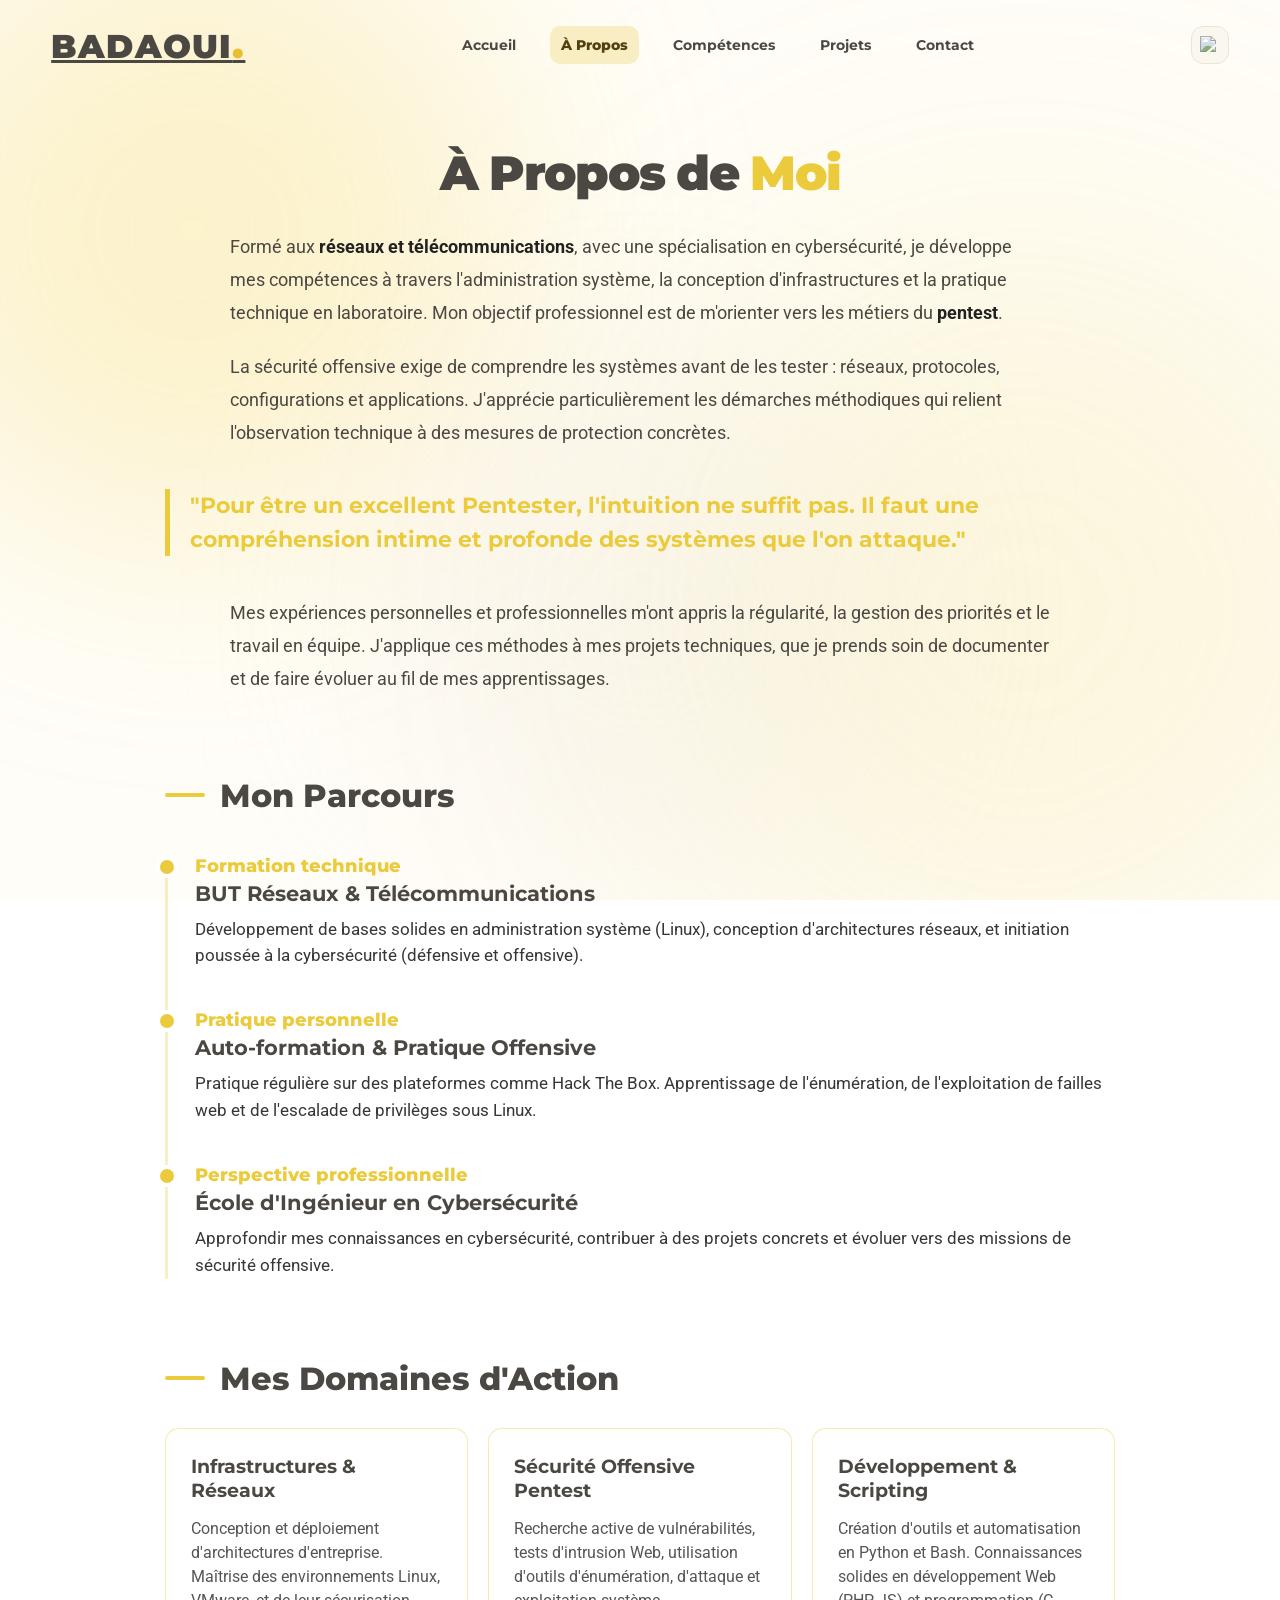
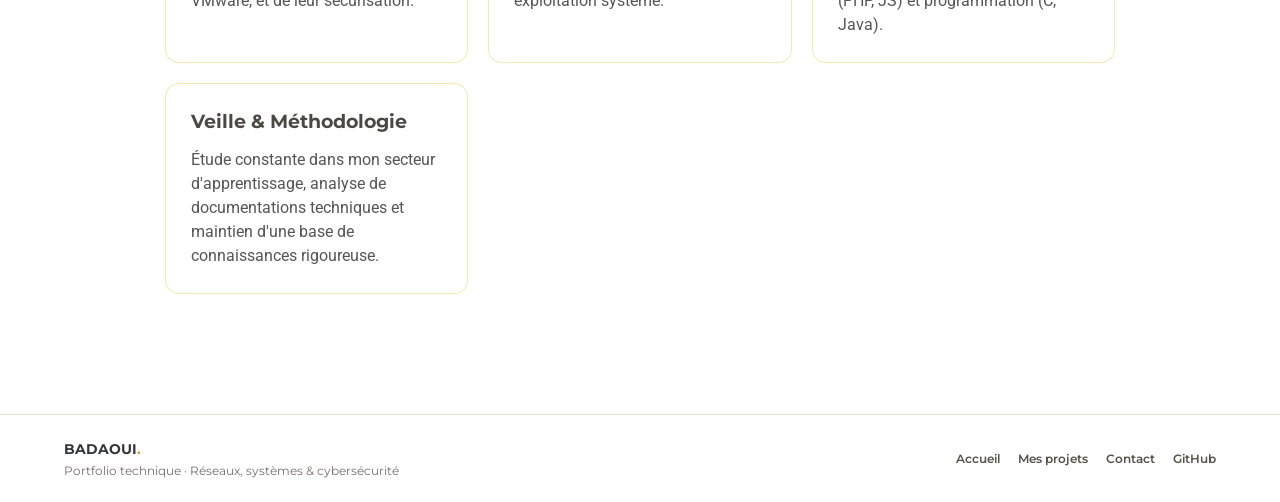
==== commit 80ce5e7b: "fix: améliorer navigation et coordonnées réelles — apropos.html" ====
--- a/apropos.html
+++ b/apropos.html
@@ -297,7 +297,7 @@
     </div>
 
     <header>
-        <div class="logo">BADAOUI<span>.</span></div>
+        <a class="logo" href="index.html" aria-label="Retour à l’accueil">BADAOUI<span>.</span></a>
         <nav class="main-nav" aria-label="Menu principal">
             <a href="index.html">Accueil</a>
             <a href="apropos.html" class="active-nav" aria-current="page">À Propos</a>
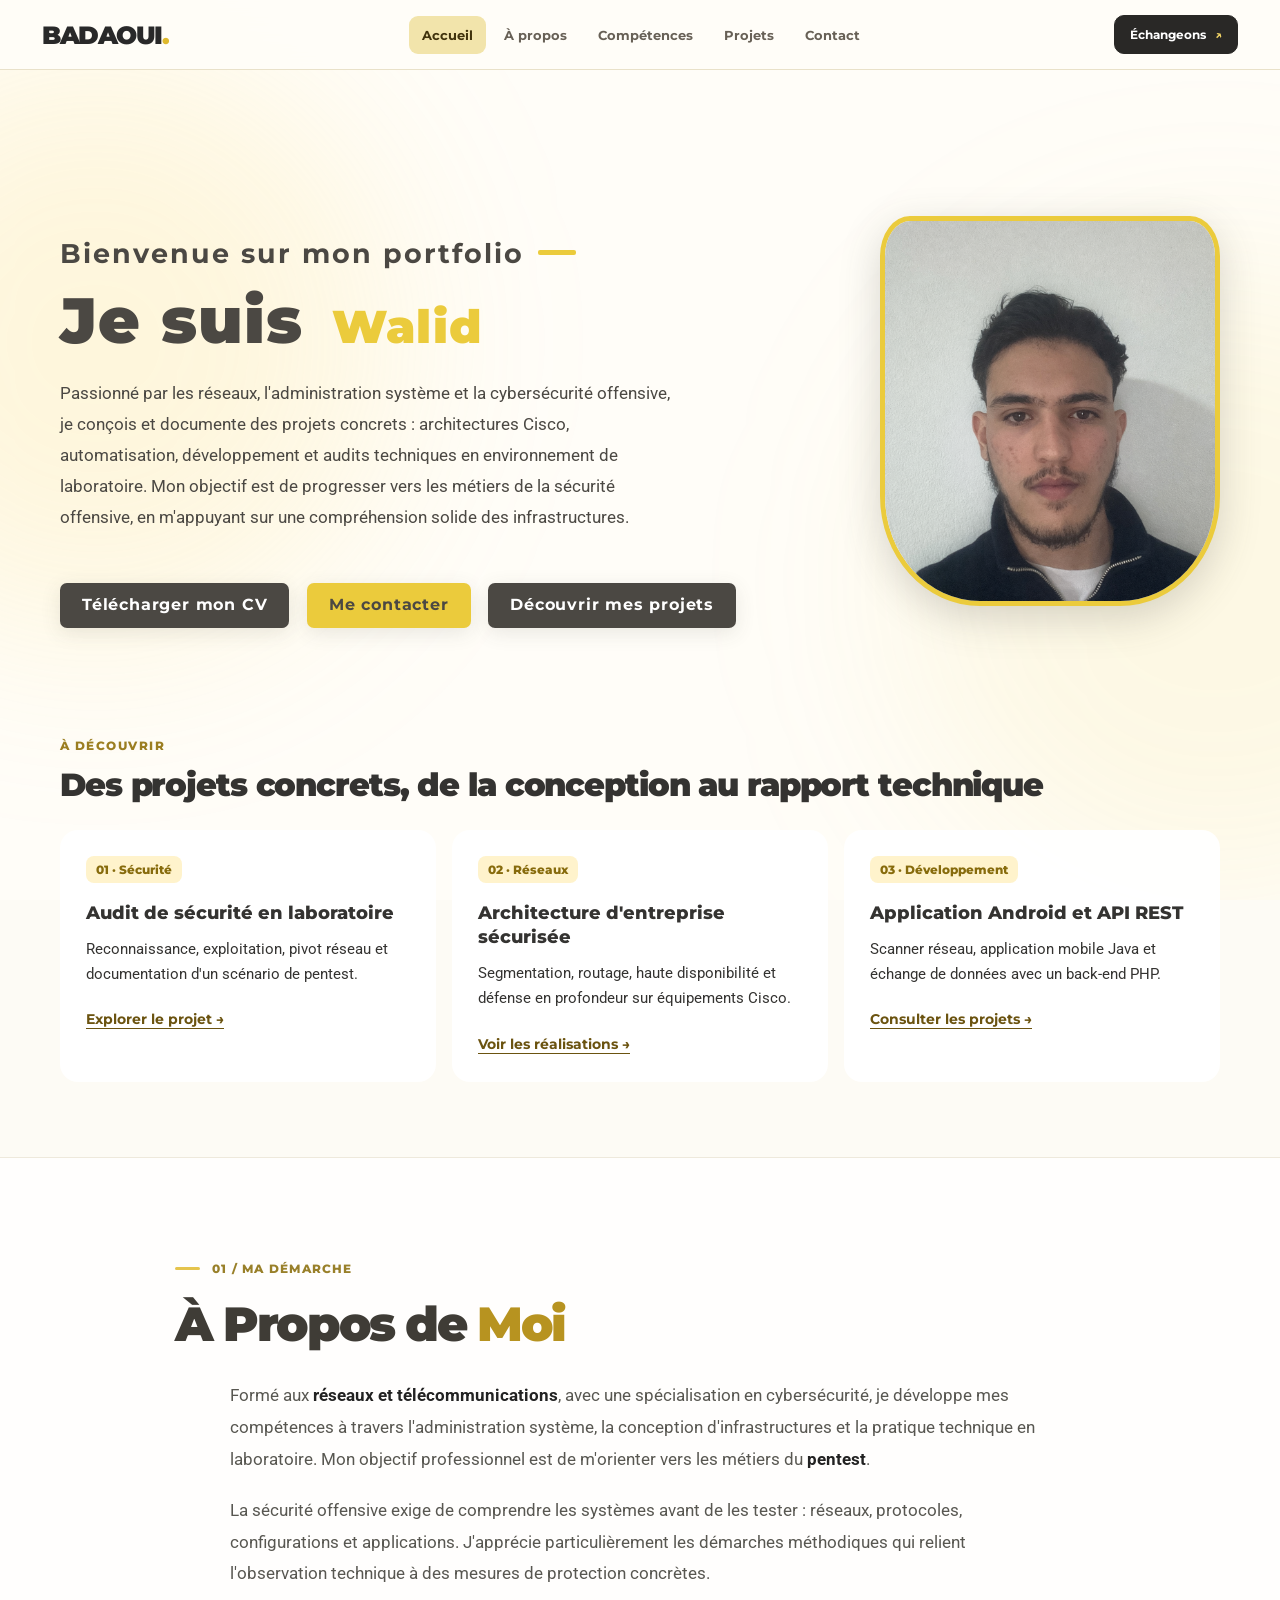
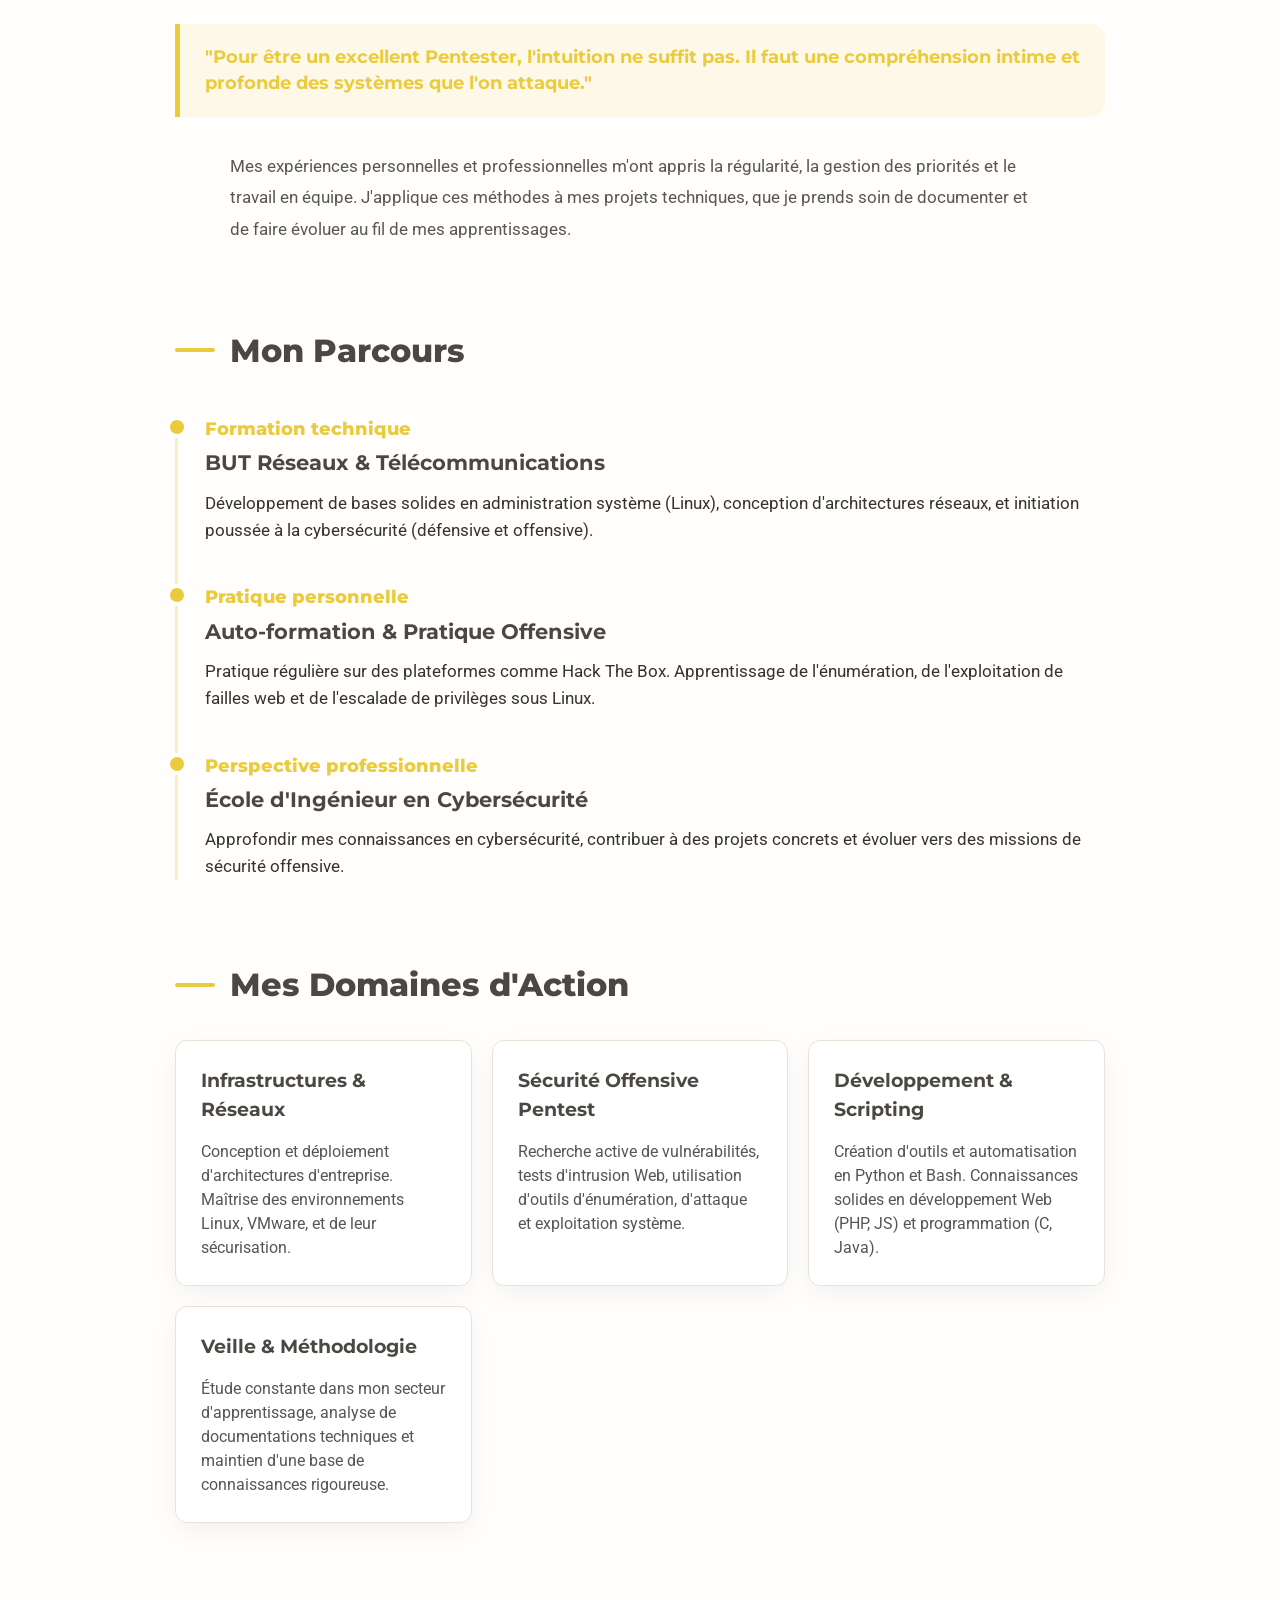
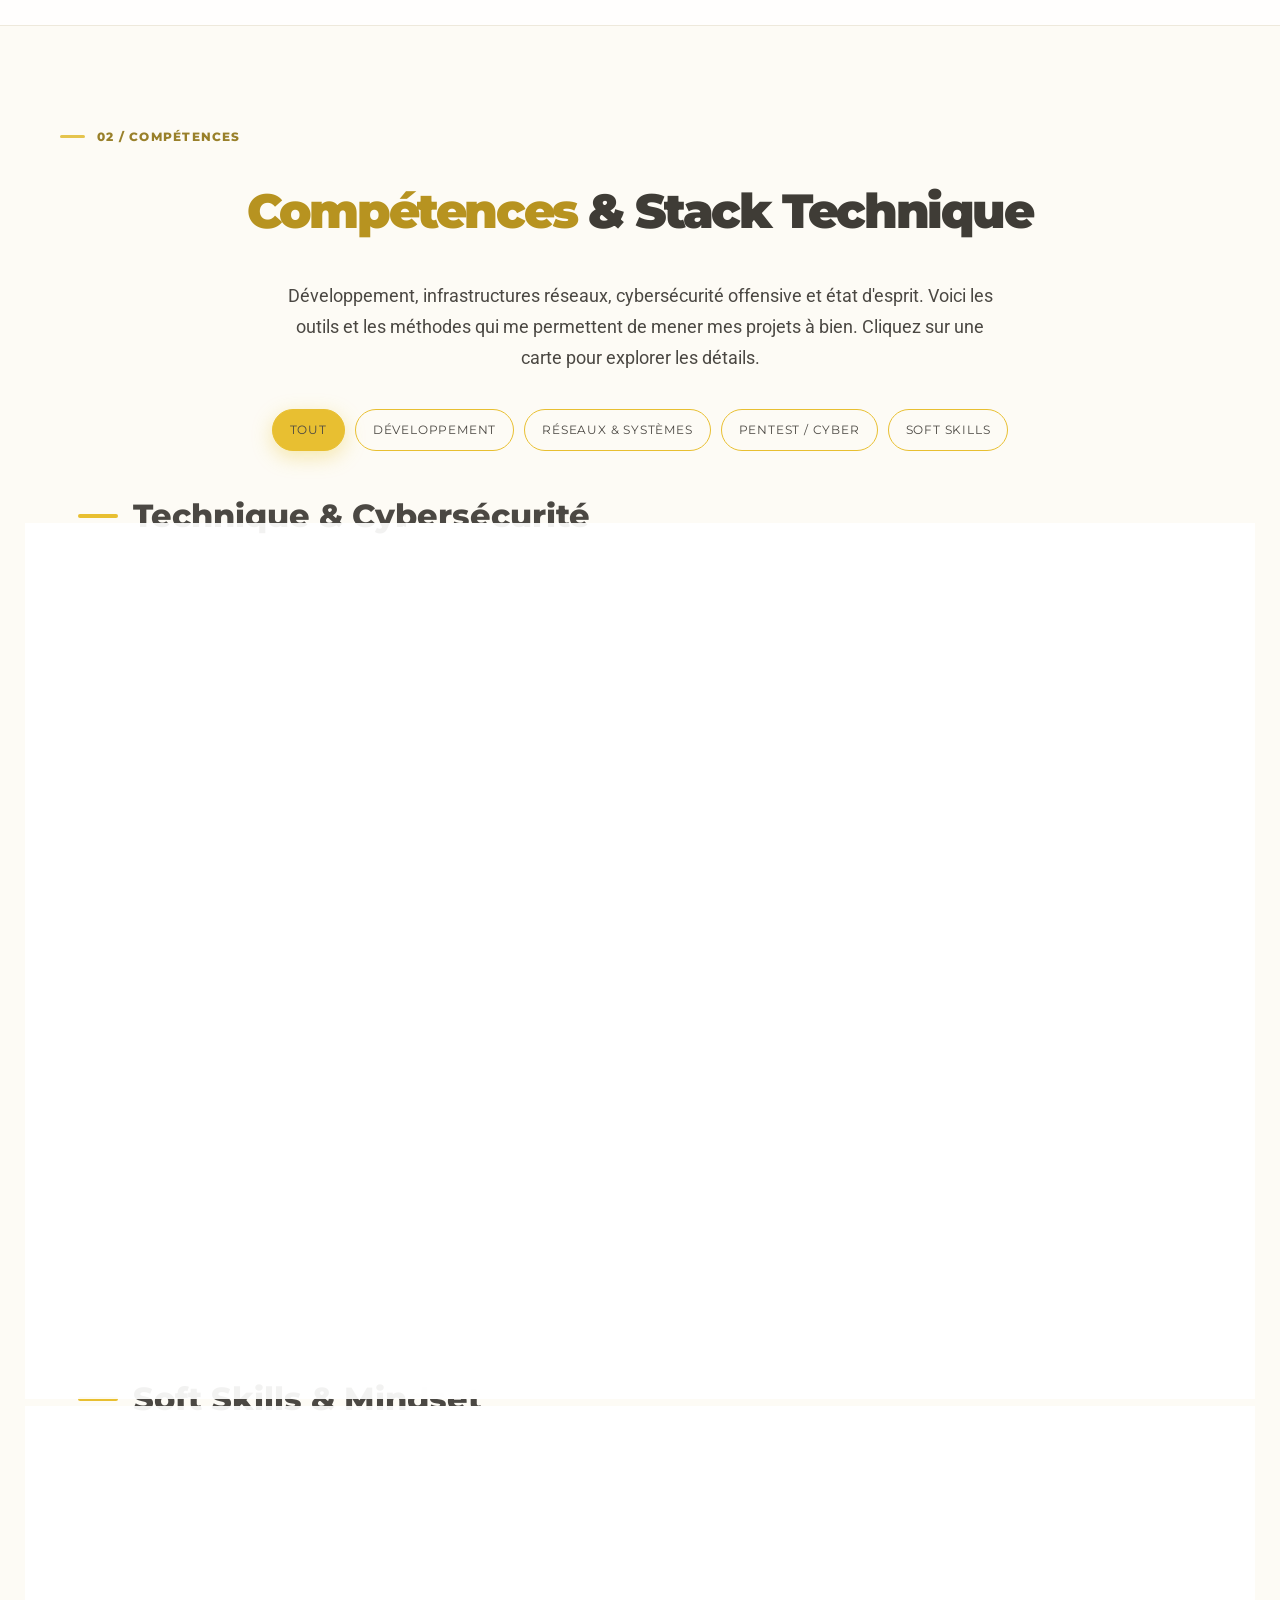
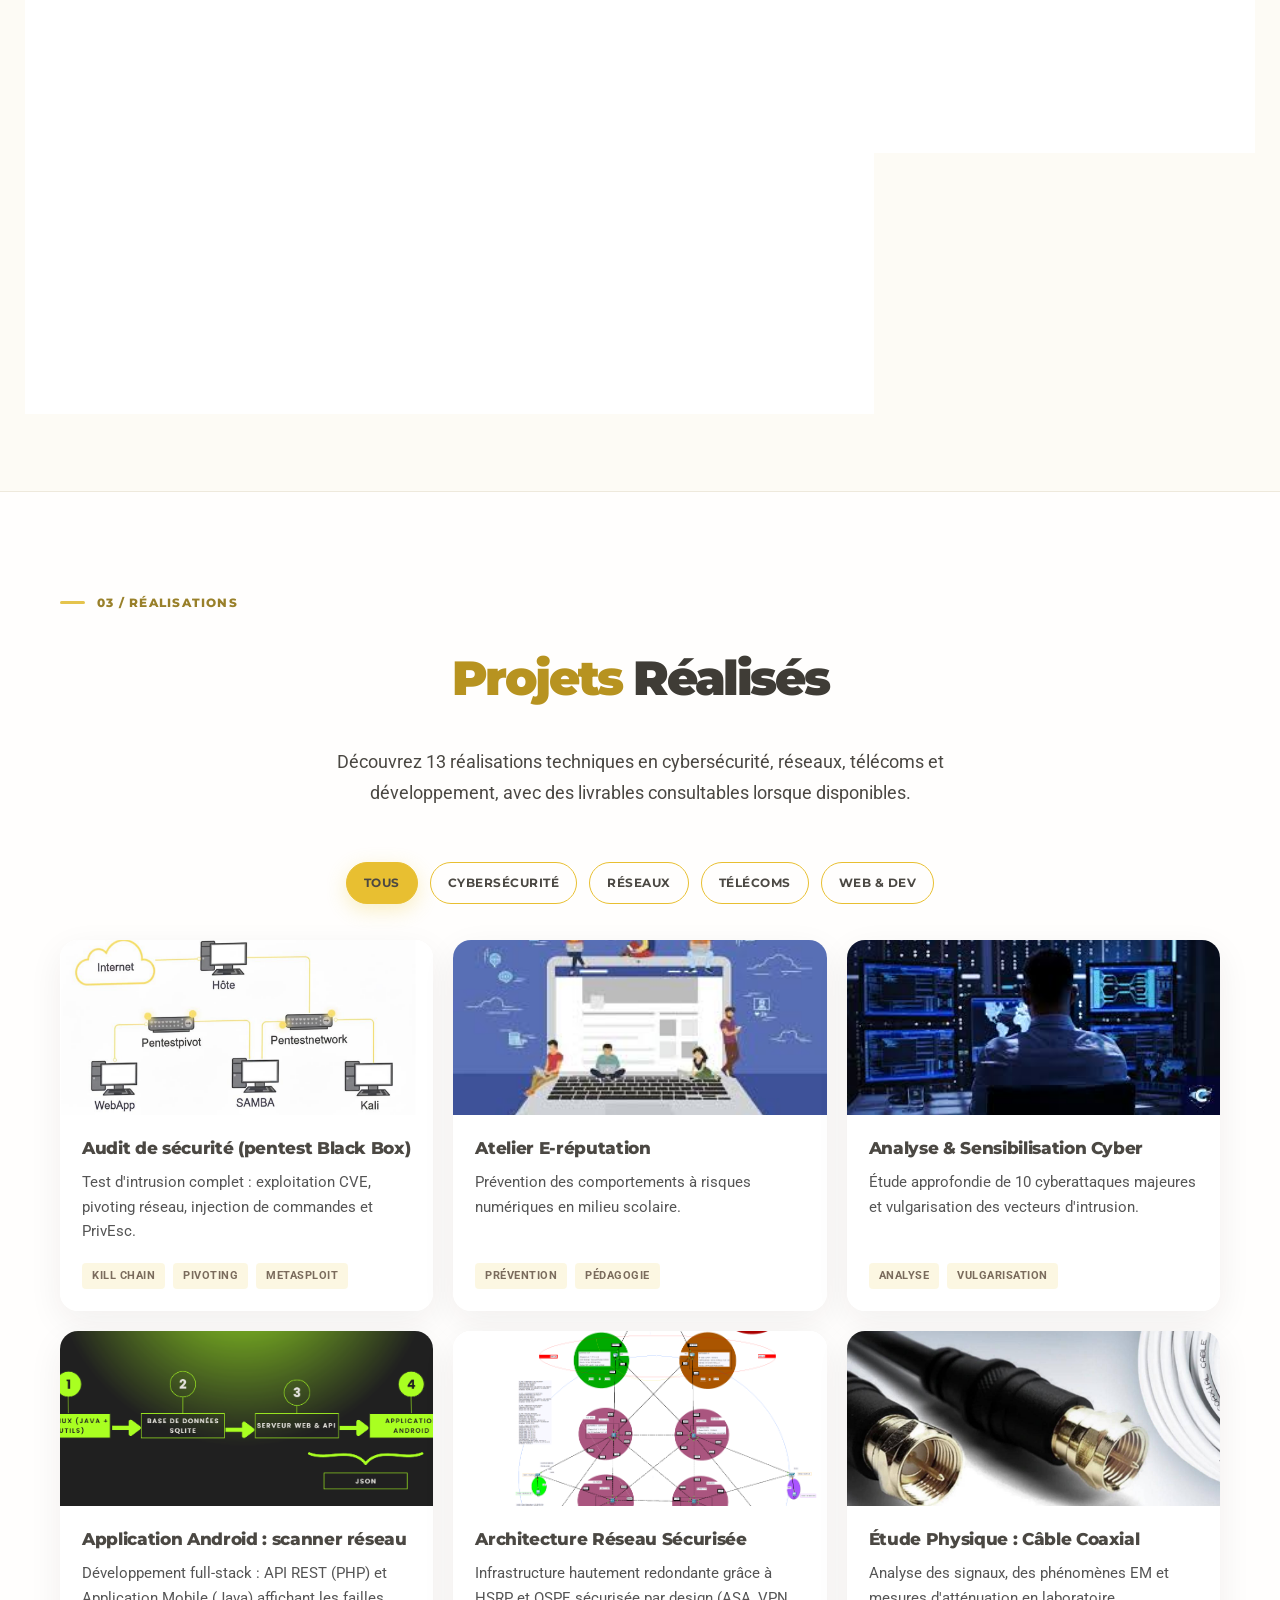
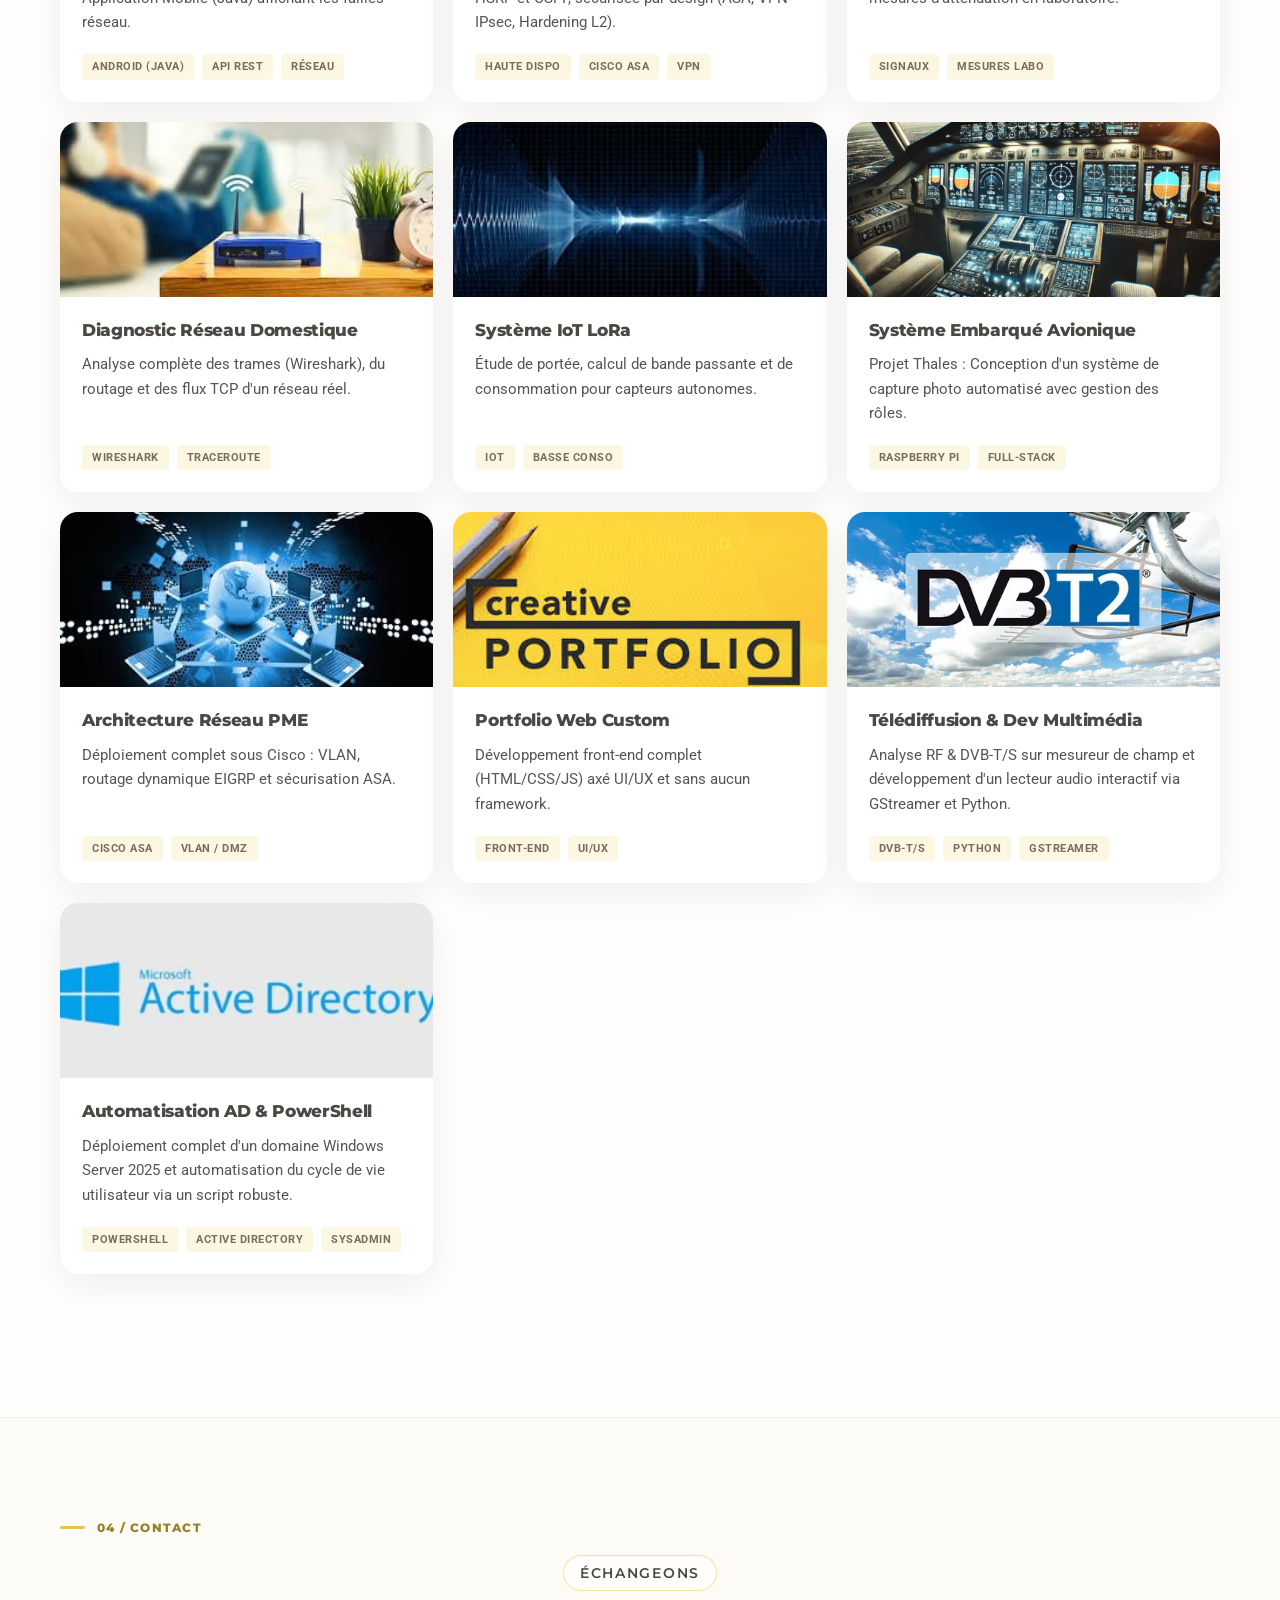
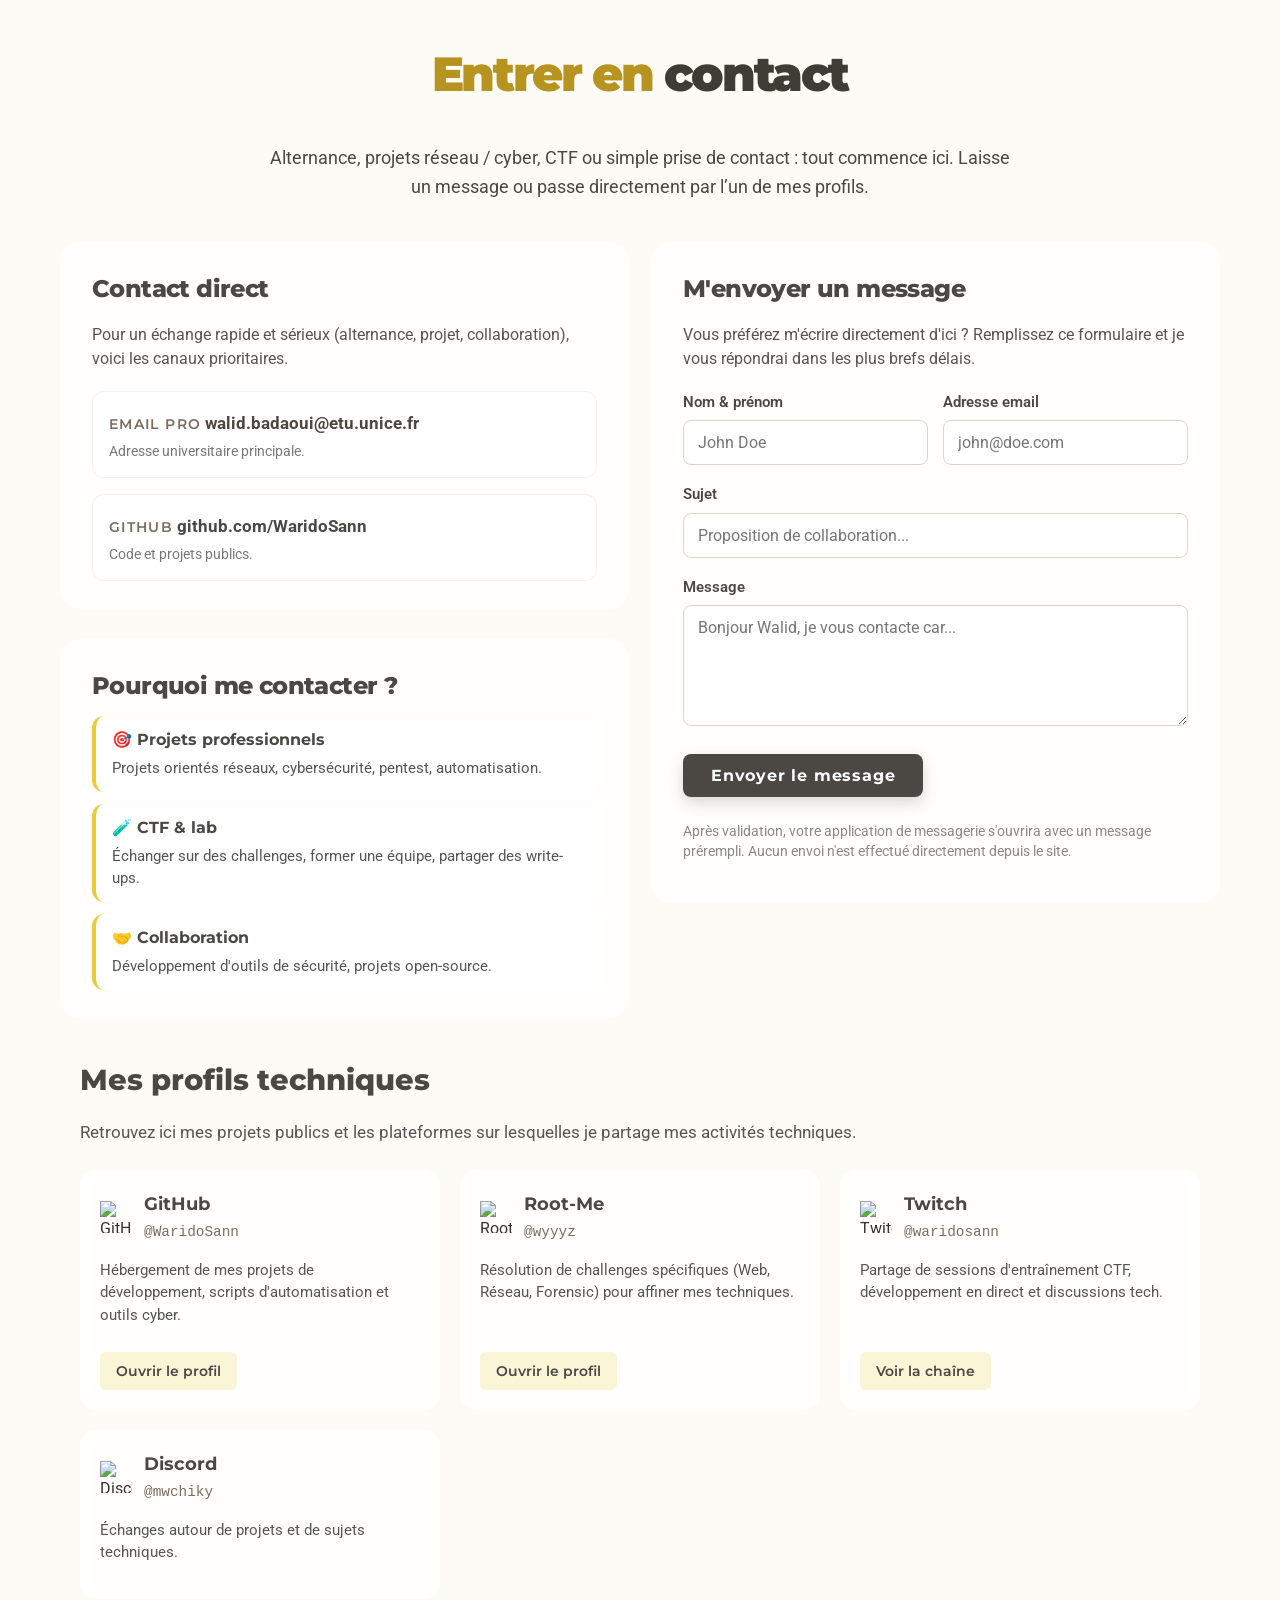
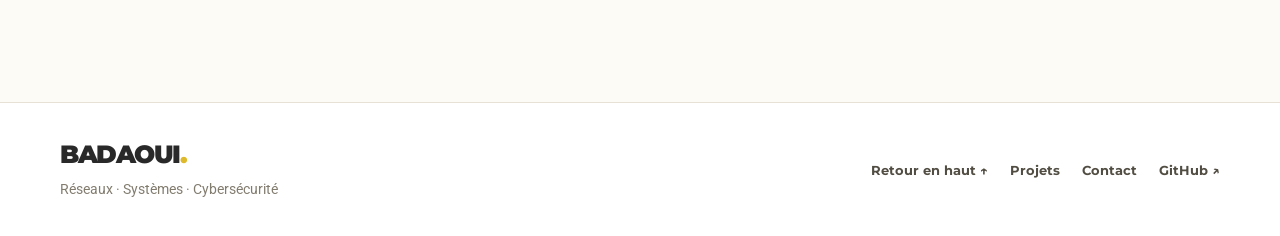
==== commit 08083bf3: "refactor: rediriger apropos.html vers la section unique #apropos" ====
--- a/apropos.html
+++ b/apropos.html
@@ -1,382 +1,2 @@
-<!DOCTYPE html>
-<html lang="fr">
-<head>
-    <meta charset="UTF-8" />
-    <meta name="viewport" content="width=device-width, initial-scale=1.0" />
-    <title>Badaoui – À Propos</title>
-
-    <link rel="preconnect" href="https://fonts.googleapis.com">
-    <link rel="preconnect" href="https://fonts.gstatic.com" crossorigin>
-    <link href="https://fonts.googleapis.com/css2?family=Montserrat:wght@500;700;900&family=Roboto:wght@400;500;700&display=swap" rel="stylesheet">
-
-    <style>
-        /* ===============================
-           BASE + THEME COULEURS
-        =============================== */
-        html, body {
-            margin: 0;
-            padding: 0;
-            background-color: #ffffff; /* Base blanche */
-            font-family: "Roboto", sans-serif;
-            color: #4B4843;
-            overflow-x: hidden;
-            min-height: 100vh;
-        }
-
-        /* ===============================
-           FOND FLUIDE JAUNE ET BLANC (Identique Accueil)
-        =============================== */
-        .shapes {
-            position: fixed;
-            z-index: 0;
-            width: 100vw; height: 100vh;
-            top: 0; left: 0;
-            pointer-events: none;
-            overflow: hidden;
-            background: #ffffff;
-        }
-        .blob1 {
-            position: absolute;
-            left: -10vw; top: -10vh;
-            width: 50vw; height: 50vw;
-            background: rgba(235, 203, 60, 0.25);
-            border-radius: 50%;
-            filter: blur(120px);
-        }
-        .blob2 {
-            position: absolute;
-            right: -10vw; bottom: -10vh;
-            width: 60vw; height: 60vw;
-            background: rgba(235, 203, 60, 0.15);
-            border-radius: 50%;
-            filter: blur(140px);
-        }
-        .blob3 {
-            position: absolute;
-            left: 30vw; top: 40vh;
-            width: 40vw; height: 40vw;
-            background: rgba(237, 230, 219, 0.35);
-            border-radius: 50%;
-            filter: blur(100px);
-        }
-
-        /* ===============================
-           HEADER (Identique Accueil)
-        =============================== */
-        header {
-            width: 100%;
-            box-sizing: border-box;
-            padding: 32px 60px 0 60px;
-            display: flex;
-            align-items: center;
-            gap: 20px;
-            position: relative;
-            z-index: 50;
-            background: transparent;
-        }
-        .logo {
-            font-family: 'Montserrat', sans-serif;
-            font-weight: 900;
-            font-size: 2.2rem;
-            letter-spacing: 2px;
-            color: #4B4843;
-            line-height: 1.1;
-        }
-        .logo span { color: #EBCB3C; font-size: 2.4rem; font-family: inherit; }
-
-        nav.main-nav {
-            display: flex;
-            gap: 2.5rem;
-            flex: 1;
-            justify-content: center;
-            align-items: center;
-        }
-        nav.main-nav a {
-            text-decoration: none;
-            font-family: 'Montserrat', sans-serif;
-            font-size: 1.18rem;
-            font-weight: 500;
-            letter-spacing: 1px;
-            color: #4B4843;
-            transition: color 0.2s;
-        }
-        nav.main-nav a:hover, nav.main-nav a:focus { color: #EBCB3C; outline: none; }
-        nav.main-nav a.active-nav { color: #EBCB3C; font-weight: 800; }
-
-        .socials {
-            display: flex;
-            gap: 1rem;
-            align-items: center;
-        }
-        .socials img {
-            width: 24px;
-            height: 24px;
-            display: block;
-            filter: grayscale(40%);
-            opacity: 0.85;
-            transition: transform .2s, filter .2s, opacity .2s;
-        }
-        .socials a:hover img, .socials a:focus img {
-            opacity: 1;
-            filter: none;
-            transform: scale(1.12);
-        }
-
-        /* ===============================
-           MAIN WRAPPER & TYPOGRAPHIE
-        =============================== */
-        main {
-            position: relative;
-            z-index: 10;
-            max-width: 1000px; /* Plus étroit pour une lecture confortable */
-            margin: auto;
-            padding: 60px 25px 120px;
-        }
-
-        .page-title {
-            font-family: 'Montserrat', sans-serif;
-            font-size: 3rem;
-            font-weight: 900;
-            margin-bottom: 40px;
-            color: #4B4843;
-            text-align: center;
-        }
-        .page-title span {
-            color: #EBCB3C;
-        }
-
-        .section-title {
-            font-family: 'Montserrat', sans-serif;
-            font-size: 2rem;
-            font-weight: 800;
-            margin-top: 80px;
-            margin-bottom: 25px;
-            color: #4B4843;
-            display: flex;
-            align-items: center;
-            gap: 15px;
-        }
-        .section-title::before {
-            content: "";
-            display: inline-block;
-            width: 40px;
-            height: 4px;
-            background: #EBCB3C;
-            border-radius: 2px;
-        }
-
-        /* ===============================
-           TEXTE DE PRÉSENTATION (ÉDITORIAL)
-        =============================== */
-        .editorial-text {
-            font-size: 1.15rem;
-            line-height: 1.7;
-            color: #4B4843;
-            margin-bottom: 20px;
-            background: transparent;
-        }
-        .editorial-text strong {
-            font-weight: 700;
-            color: #222;
-        }
-        .highlight-quote {
-            font-family: 'Montserrat', sans-serif;
-            font-size: 1.4rem;
-            font-weight: 700;
-            color: #EBCB3C;
-            border-left: 5px solid #EBCB3C;
-            padding-left: 20px;
-            margin: 40px 0;
-            line-height: 1.5;
-        }
-
-        /* ===============================
-           PARCOURS (Timeline revisitée)
-        =============================== */
-        .timeline {
-            position: relative;
-            padding-left: 30px;
-            margin-top: 40px;
-        }
-        .timeline::before {
-            content: '';
-            position: absolute;
-            left: 0;
-            top: 5px;
-            bottom: 0;
-            width: 3px;
-            background: rgba(235, 203, 60, 0.3);
-            border-radius: 3px;
-        }
-        .timeline-item {
-            position: relative;
-            margin-bottom: 40px;
-        }
-        .timeline-item::before {
-            content: '';
-            position: absolute;
-            left: -35.5px; /* Centré sur la ligne */
-            top: 5px;
-            width: 14px;
-            height: 14px;
-            background: #EBCB3C;
-            border-radius: 50%;
-            box-shadow: 0 0 0 4px #ffffff;
-        }
-        .timeline-date {
-            font-family: 'Montserrat', sans-serif;
-            font-weight: 800;
-            color: #EBCB3C;
-            font-size: 1.1rem;
-            margin-bottom: 5px;
-        }
-        .timeline-content h3 {
-            margin: 0 0 10px 0;
-            font-family: 'Montserrat', sans-serif;
-            font-size: 1.3rem;
-            color: #4B4843;
-        }
-        .timeline-content p {
-            margin: 0;
-            font-size: 1.05rem;
-            line-height: 1.6;
-        }
-
-        /* ===============================
-           COMPÉTENCES / DOMAINES (Grille simple)
-        =============================== */
-        .skills-grid {
-            display: grid;
-            grid-template-columns: repeat(auto-fit, minmax(280px, 1fr));
-            gap: 25px;
-            margin-top: 30px;
-        }
-        .skill-box {
-            background: rgba(255, 255, 255, 0.6);
-            border: 1px solid rgba(235, 203, 60, 0.4);
-            border-radius: 12px;
-            padding: 25px;
-            transition: transform 0.2s, box-shadow 0.2s;
-        }
-        .skill-box:hover {
-            transform: translateY(-5px);
-            box-shadow: 0 10px 25px rgba(235, 203, 60, 0.15);
-            background: #ffffff;
-        }
-        .skill-box h3 {
-            margin: 0 0 15px 0;
-            font-family: 'Montserrat', sans-serif;
-            font-size: 1.2rem;
-            color: #4B4843;
-        }
-        .skill-box p {
-            margin: 0;
-            font-size: 1rem;
-            line-height: 1.5;
-            color: #555;
-        }
-
-        /* RESPONSIVE */
-        @media (max-width: 900px) {
-            header { padding: 24px 20px 0; flex-direction: column; gap: 15px; }
-            nav.main-nav { flex-wrap: wrap; }
-            .page-title { font-size: 2.4rem; margin-bottom: 20px;}
-        }
-    </style>
-    <meta name="description" content="Découvrez mon parcours en réseaux, télécommunications et cybersécurité, mes méthodes de travail et mes domaines d'intérêt.">
-    <meta name="theme-color" content="#fffdf8">
-    <link rel="stylesheet" href="polish.css">
-</head>
-
-<body>
-
-    <div class="shapes" aria-hidden="true">
-        <div class="blob1"></div>
-        <div class="blob2"></div>
-        <div class="blob3"></div>
-    </div>
-
-    <header>
-        <a class="logo" href="index.html" aria-label="Retour à l’accueil">BADAOUI<span>.</span></a>
-        <nav class="main-nav" aria-label="Menu principal">
-            <a href="index.html">Accueil</a>
-            <a href="apropos.html" class="active-nav" aria-current="page">À Propos</a>
-            <a href="competences.html">Compétences</a>
-            <a href="projets.html">Projets</a>
-            <a href="contact.html">Contact</a>
-        </nav>
-        <div class="socials" aria-label="Réseaux sociaux">
-            <a href="https://github.com/WaridoSann" target="_blank" aria-label="GitHub" rel="noopener noreferrer"><img src="https://cdn.jsdelivr.net/gh/simple-icons/simple-icons/icons/github.svg" alt="GitHub"></a>
-            
-        </div>
-    </header>
-
-    <main id="apropos">
-        <h1 class="page-title">À Propos de <span>Moi</span></h1>
-
-        <p class="editorial-text">
-            Formé aux <strong>réseaux et télécommunications</strong>, avec une spécialisation en cybersécurité, je développe mes compétences à travers l'administration système, la conception d'infrastructures et la pratique technique en laboratoire. Mon objectif professionnel est de m'orienter vers les métiers du <strong>pentest</strong>.
-        </p>
-        <p class="editorial-text">
-            La sécurité offensive exige de comprendre les systèmes avant de les tester : réseaux, protocoles, configurations et applications. J'apprécie particulièrement les démarches méthodiques qui relient l'observation technique à des mesures de protection concrètes.
-        </p>
-
-        <div class="highlight-quote">
-            "Pour être un excellent Pentester, l'intuition ne suffit pas. Il faut une compréhension intime et profonde des systèmes que l'on attaque."
-        </div>
-
-        <p class="editorial-text">
-            Mes expériences personnelles et professionnelles m'ont appris la régularité, la gestion des priorités et le travail en équipe. J'applique ces méthodes à mes projets techniques, que je prends soin de documenter et de faire évoluer au fil de mes apprentissages.
-        </p>
-
-        <h2 class="section-title">Mon Parcours</h2>
-        <div class="timeline">
-            <div class="timeline-item">
-                <div class="timeline-date">Formation technique</div>
-                <div class="timeline-content">
-                    <h3>BUT Réseaux & Télécommunications</h3>
-                    <p>Développement de bases solides en administration système (Linux), conception d'architectures réseaux, et initiation poussée à la cybersécurité (défensive et offensive).</p>
-                </div>
-            </div>
-            <div class="timeline-item">
-                <div class="timeline-date">Pratique personnelle</div>
-                <div class="timeline-content">
-                    <h3>Auto-formation & Pratique Offensive</h3>
-                    <p>Pratique régulière sur des plateformes comme Hack The Box. Apprentissage de l'énumération, de l'exploitation de failles web et de l'escalade de privilèges sous Linux.</p>
-                </div>
-            </div>
-            <div class="timeline-item">
-                <div class="timeline-date">Perspective professionnelle</div>
-                <div class="timeline-content">
-                    <h3>École d'Ingénieur en Cybersécurité</h3>
-                    <p>Approfondir mes connaissances en cybersécurité, contribuer à des projets concrets et évoluer vers des missions de sécurité offensive.</p>
-                </div>
-            </div>
-        </div>
-
-        <h2 class="section-title">Mes Domaines d'Action</h2>
-        <div class="skills-grid">
-            <div class="skill-box">
-                <h3>Infrastructures & Réseaux</h3>
-                <p>Conception et déploiement d'architectures d'entreprise. Maîtrise des environnements Linux, VMware, et de leur sécurisation.</p>
-            </div>
-            <div class="skill-box">
-                <h3>Sécurité Offensive Pentest</h3>
-                <p>Recherche active de vulnérabilités, tests d'intrusion Web, utilisation d'outils d'énumération, d'attaque et exploitation système.</p>
-            </div>
-            <div class="skill-box">
-                <h3>Développement & Scripting</h3>
-                <p>Création d'outils et automatisation en Python et Bash. Connaissances solides en développement Web (PHP, JS) et programmation (C, Java).</p>
-            </div>
-            <div class="skill-box">
-                <h3>Veille & Méthodologie</h3>
-                <p>Étude constante dans mon secteur d'apprentissage, analyse de documentations techniques et maintien d'une base de connaissances rigoureuse.</p>
-            </div>
-        </div>
-
-    </main>
-
-
-<footer class="portfolio-footer"><div class="portfolio-footer-inner"><div><strong>BADAOUI<span style="color:#c4a02e">.</span></strong><p>Portfolio technique · Réseaux, systèmes & cybersécurité</p></div><nav aria-label="Liens de pied de page"><a href="index.html">Accueil</a><a href="projets.html">Mes projets</a><a href="contact.html">Contact</a><a href="https://github.com/WaridoSann" target="_blank" rel="noopener noreferrer">GitHub</a></nav></div></footer>
-</body>
-</html>+<!DOCTYPE html>
+<html lang="fr"><head><meta charset="utf-8"><meta name="viewport" content="width=device-width,initial-scale=1"><title>À propos — Portfolio de Walid Badaoui</title><link rel="canonical" href="https://waridosann.github.io/#apropos"><meta http-equiv="refresh" content="0;url=./#apropos"><script>location.replace("./#apropos");</script></head><body><p>Cette page fait désormais partie du <a href="./#apropos">portfolio en une seule page</a>.</p></body></html>
